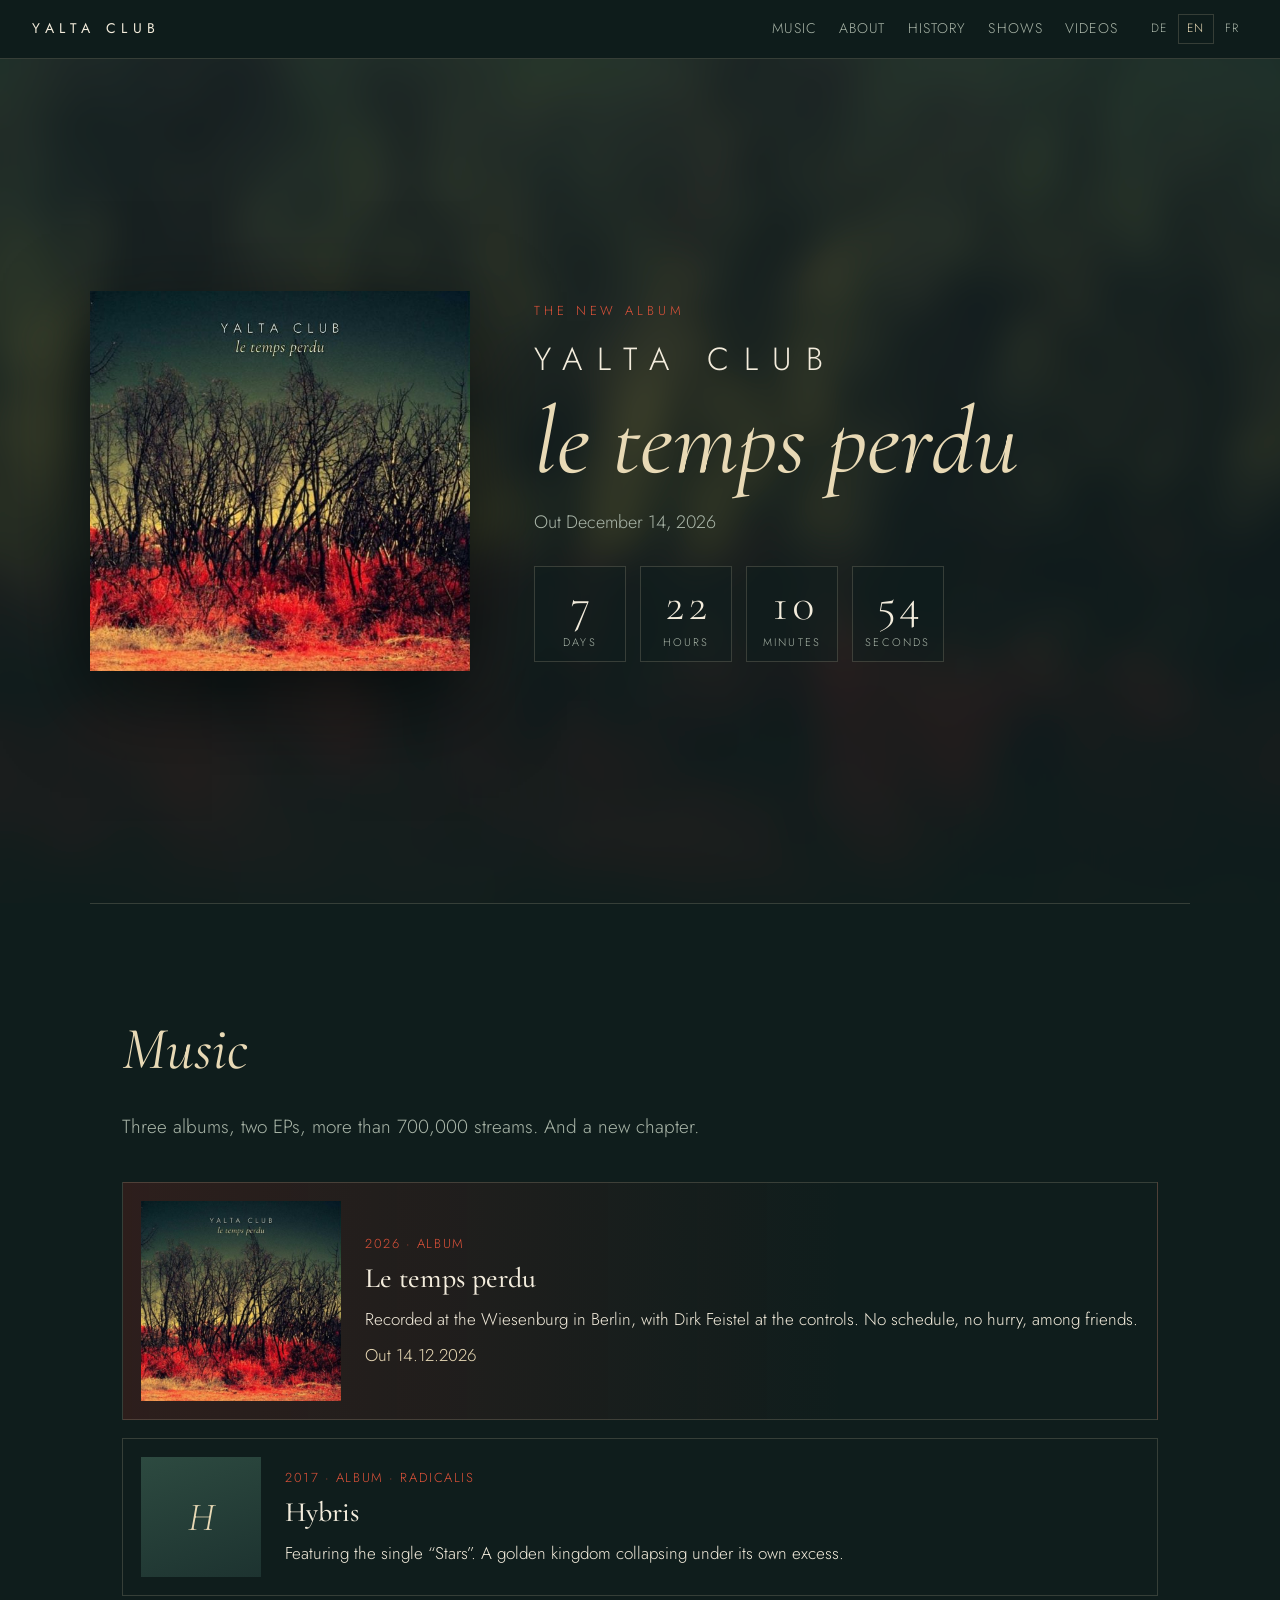
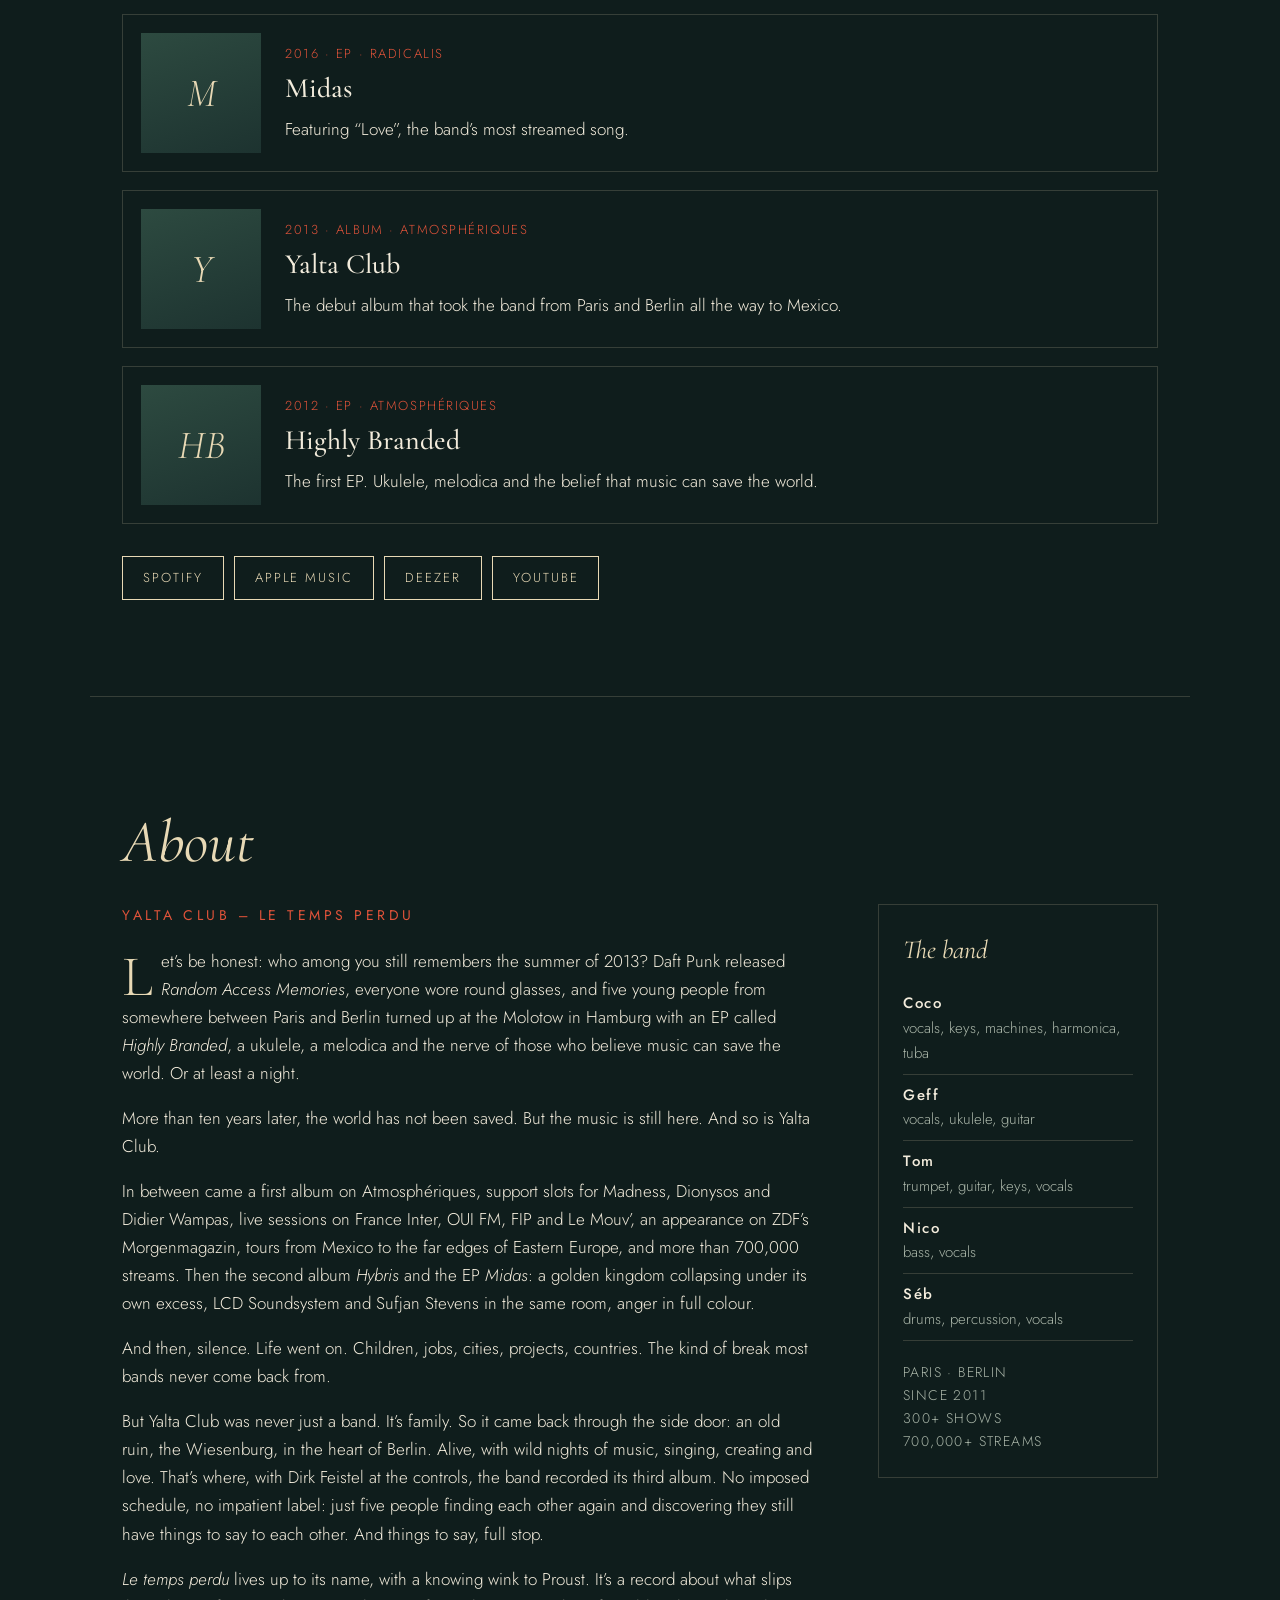
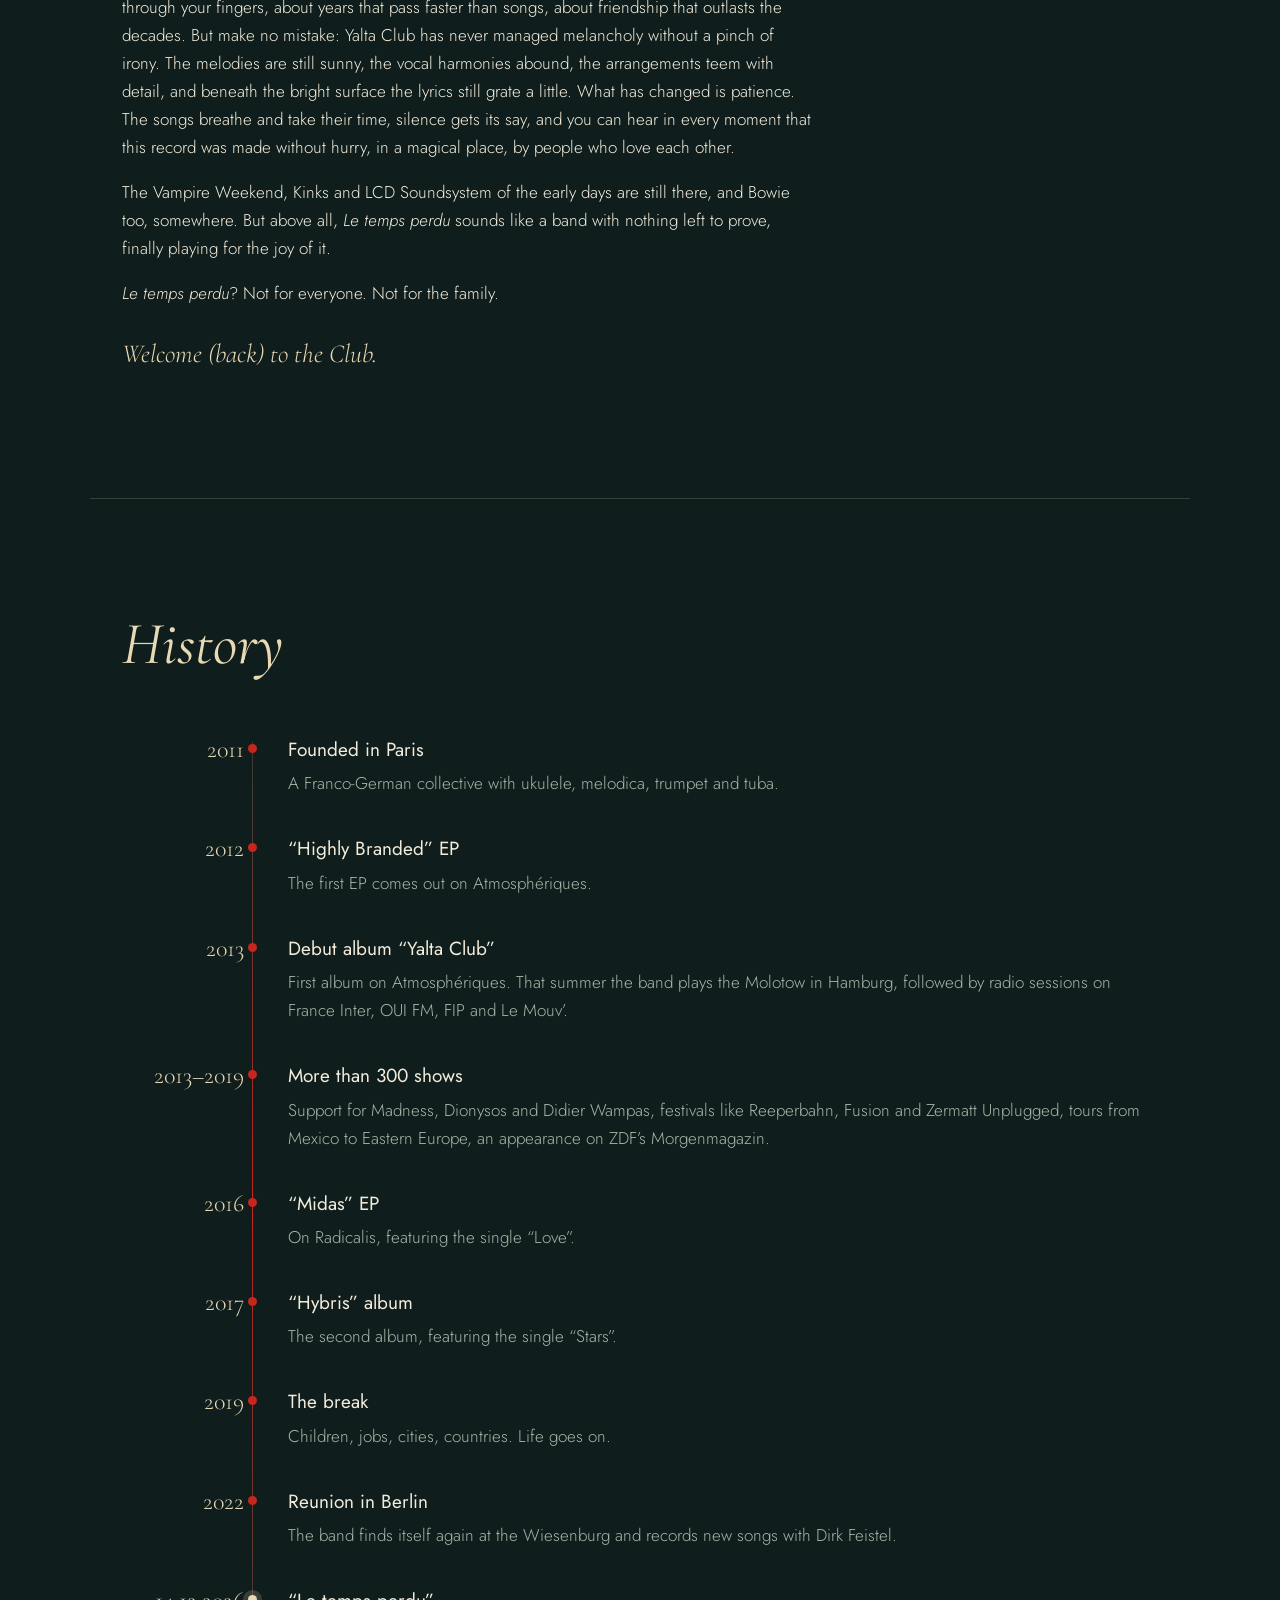
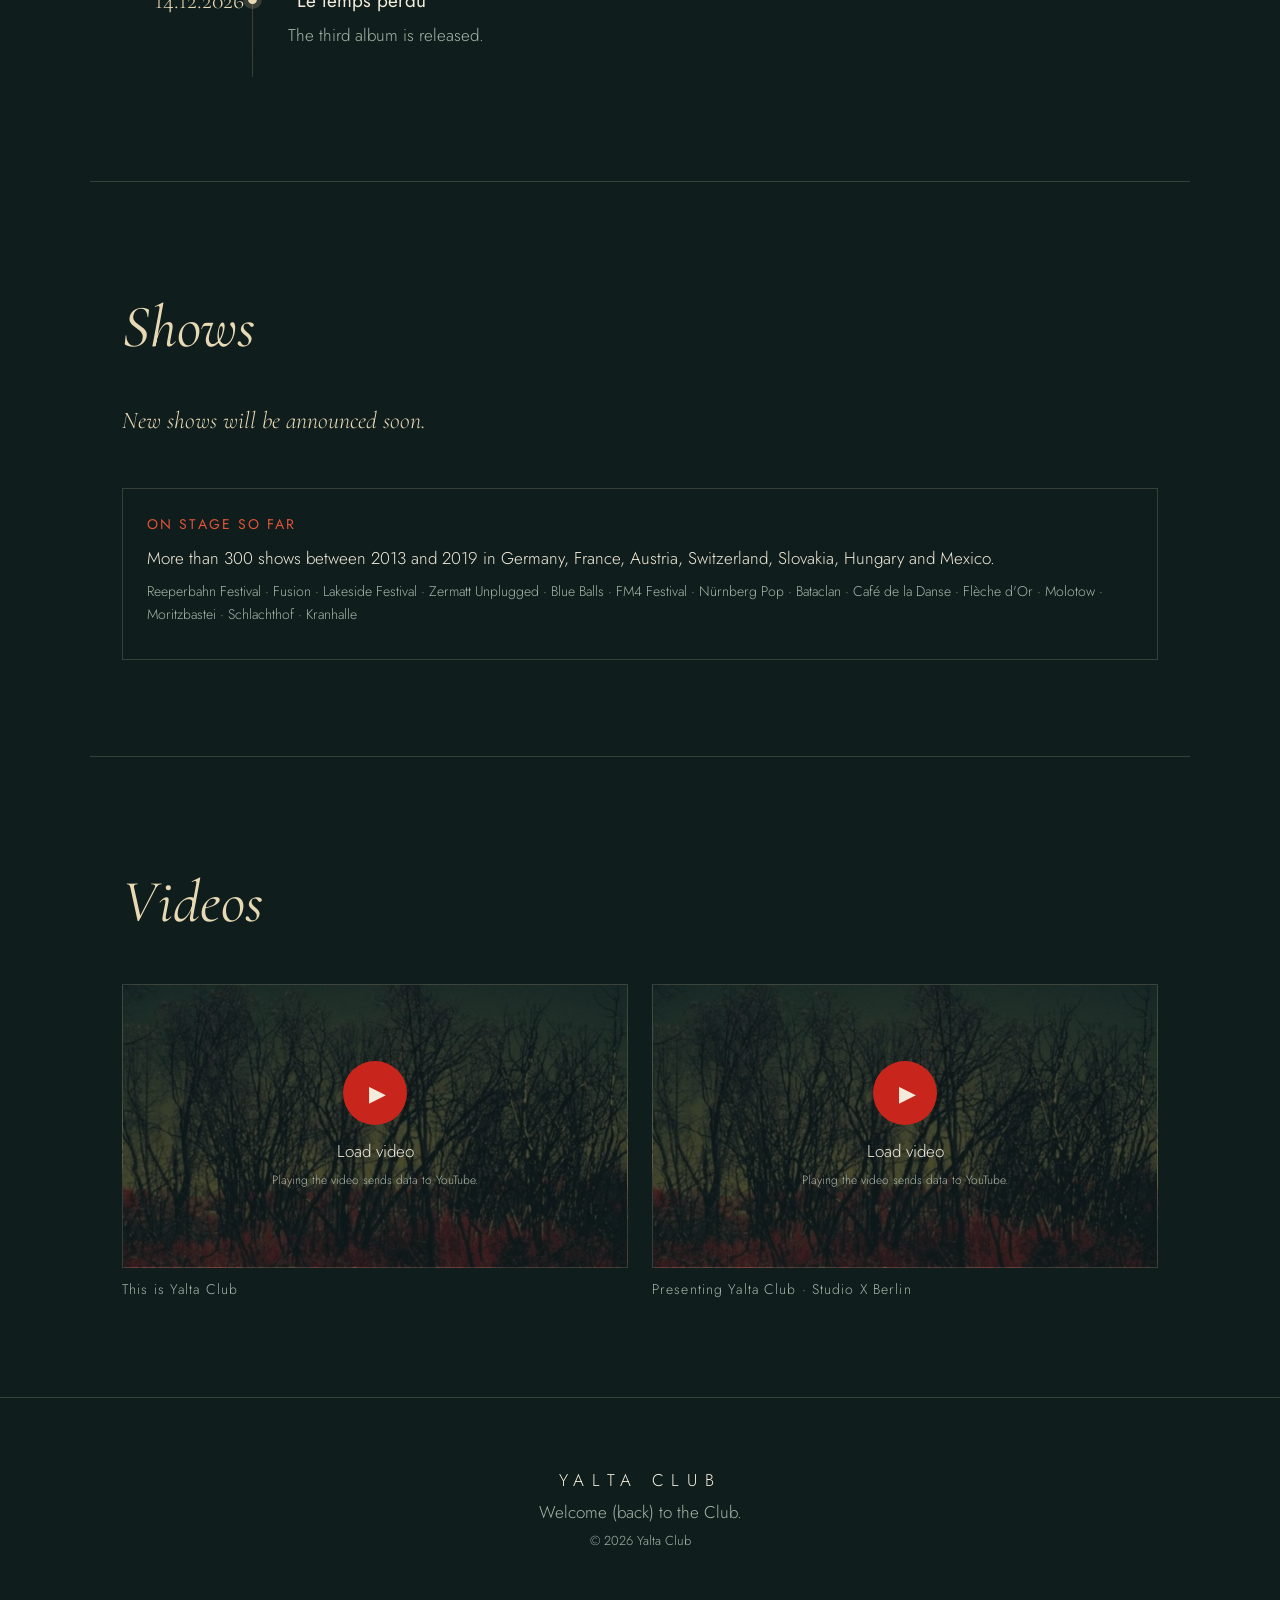
==== index.html @ d49f3477 "Add band website with album countdown in DE/EN/FR Co-Authored-By: Claude Opus 5.5 (1M context) <nore" ====
<!doctype html>
<html lang="de">
<head>
  <meta charset="utf-8">
  <meta name="viewport" content="width=device-width, initial-scale=1">
  <title>Yalta Club – Le temps perdu</title>
  <meta name="description" content="Yalta Club – Indie-Pop zwischen Paris und Berlin. Das dritte Album „Le temps perdu“ erscheint am 14.12.2026.">
  <meta property="og:title" content="Yalta Club – Le temps perdu">
  <meta property="og:description" content="Le temps perdu – 14.12.2026">
  <meta property="og:image" content="assets/le-temps-perdu.jpg">
  <link rel="icon" href="assets/favicon.png">
  <link rel="preconnect" href="https://fonts.googleapis.com">
  <link rel="preconnect" href="https://fonts.gstatic.com" crossorigin>
  <link href="https://fonts.googleapis.com/css2?family=Cormorant+Garamond:ital,wght@0,400;0,500;1,400;1,500&family=Jost:wght@300;400;500&display=swap" rel="stylesheet">
  <link rel="stylesheet" href="styles.css">
</head>
<body>

<header class="site-header">
  <a class="logo" href="#top">Yalta Club</a>
  <nav class="nav" aria-label="Hauptmenü">
    <a href="#musik" data-i18n="nav.music">Musik</a>
    <a href="#ueber-uns" data-i18n="nav.about">Über uns</a>
    <a href="#geschichte" data-i18n="nav.history">Geschichte</a>
    <a href="#termine" data-i18n="nav.dates">Termine</a>
    <a href="#videos" data-i18n="nav.videos">Videos</a>
  </nav>
  <div class="lang" role="group" aria-label="Sprache / Language / Langue">
    <button type="button" data-lang="de">DE</button>
    <button type="button" data-lang="en">EN</button>
    <button type="button" data-lang="fr">FR</button>
  </div>
</header>

<main id="top">

  <!-- Hero mit Countdown -->
  <section class="hero">
    <div class="hero-bg" aria-hidden="true"></div>
    <div class="hero-inner">
      <img class="hero-cover" src="assets/le-temps-perdu-600.jpg" srcset="assets/le-temps-perdu-600.jpg 600w, assets/le-temps-perdu.jpg 1200w" sizes="(max-width: 700px) 70vw, 380px" alt="Albumcover: Yalta Club – Le temps perdu" data-i18n-alt="hero.coverAlt">
      <div class="hero-text">
        <p class="eyebrow" data-i18n="hero.eyebrow">Das neue Album</p>
        <h1><span class="band">Yalta Club</span><span class="album">le temps perdu</span></h1>
        <p class="release" data-i18n="hero.release">Erscheint am 14. Dezember 2026</p>

        <div class="countdown" id="countdown" aria-live="polite">
          <div><span id="cd-days">--</span><small data-i18n="cd.days">Tage</small></div>
          <div><span id="cd-hours">--</span><small data-i18n="cd.hours">Stunden</small></div>
          <div><span id="cd-minutes">--</span><small data-i18n="cd.minutes">Minuten</small></div>
          <div><span id="cd-seconds">--</span><small data-i18n="cd.seconds">Sekunden</small></div>
        </div>
        <p class="released" id="released" hidden data-i18n="cd.released">Jetzt erhältlich. Willkommen (wieder) im Club.</p>
      </div>
    </div>
  </section>

  <!-- Musik -->
  <section id="musik" class="section">
    <h2 data-i18n="music.title">Musik</h2>
    <p class="lead" data-i18n="music.lead">Drei Alben, zwei EPs, über 700.000 Streams. Und ein neues Kapitel.</p>

    <div class="records">
      <article class="record record--new">
        <img src="assets/le-temps-perdu-600.jpg" alt="Le temps perdu" loading="lazy">
        <div>
          <p class="record-meta">2026 · <span data-i18n="music.album">Album</span></p>
          <h3>Le temps perdu</h3>
          <p data-i18n="music.ltp">Aufgenommen in der Wiesenburg in Berlin, mit Dirk Feistel an den Reglern. Ohne Zeitplan, ohne Eile, unter Freunden.</p>
          <p class="record-date" data-i18n="music.ltpDate">Ab 14.12.2026</p>
        </div>
      </article>
      <article class="record">
        <div class="record-ph" aria-hidden="true">H</div>
        <div>
          <p class="record-meta">2017 · <span data-i18n="music.album">Album</span> · Radicalis</p>
          <h3>Hybris</h3>
          <p data-i18n="music.hybris">Mit der Single „Stars“. Ein goldenes Königreich, das unter seiner eigenen Maßlosigkeit zusammenbricht.</p>
        </div>
      </article>
      <article class="record">
        <div class="record-ph" aria-hidden="true">M</div>
        <div>
          <p class="record-meta">2016 · EP · Radicalis</p>
          <h3>Midas</h3>
          <p data-i18n="music.midas">Mit der Single „Love“, dem meistgestreamten Song der Band.</p>
        </div>
      </article>
      <article class="record">
        <div class="record-ph" aria-hidden="true">Y</div>
        <div>
          <p class="record-meta">2013 · <span data-i18n="music.album">Album</span> · Atmosphériques</p>
          <h3>Yalta Club</h3>
          <p data-i18n="music.debut">Das Debütalbum, das die Band von Paris und Berlin bis nach Mexiko brachte.</p>
        </div>
      </article>
      <article class="record">
        <div class="record-ph" aria-hidden="true">HB</div>
        <div>
          <p class="record-meta">2012 · EP · Atmosphériques</p>
          <h3>Highly Branded</h3>
          <p data-i18n="music.hb">Die erste EP. Ukulele, Melodica und der Glaube, dass Musik die Welt retten kann.</p>
        </div>
      </article>
    </div>

    <div class="stream-links">
      <a class="btn" href="https://open.spotify.com/search/Yalta%20Club" target="_blank" rel="noopener">Spotify</a>
      <a class="btn" href="https://music.apple.com/search?term=Yalta%20Club" target="_blank" rel="noopener">Apple Music</a>
      <a class="btn" href="https://www.deezer.com/search/Yalta%20Club" target="_blank" rel="noopener">Deezer</a>
      <a class="btn" href="https://www.youtube.com/results?search_query=Yalta+Club" target="_blank" rel="noopener">YouTube</a>
    </div>
  </section>

  <!-- Über uns -->
  <section id="ueber-uns" class="section section--about">
    <h2 data-i18n="about.title">Über uns</h2>
    <div class="about-grid">
      <div class="bio" id="bio"></div>
      <aside class="members">
        <h3 data-i18n="about.members">Die Band</h3>
        <ul>
          <li><strong>Coco</strong> <span data-i18n="m.coco">Gesang, Keys, Maschinen, Mundharmonika, Tuba</span></li>
          <li><strong>Geff</strong> <span data-i18n="m.geff">Gesang, Ukulele, Gitarre</span></li>
          <li><strong>Tom</strong> <span data-i18n="m.tom">Trompete, Gitarre, Keys, Gesang</span></li>
          <li><strong>Nico</strong> <span data-i18n="m.nico">Bass, Gesang</span></li>
          <li><strong>Séb</strong> <span data-i18n="m.seb">Schlagzeug, Percussion, Gesang</span></li>
        </ul>
        <p class="facts" data-i18n="about.facts">Paris · Berlin<br>Seit 2011<br>300+ Konzerte<br>700.000+ Streams</p>
      </aside>
    </div>
  </section>

  <!-- Geschichte -->
  <section id="geschichte" class="section">
    <h2 data-i18n="history.title">Geschichte</h2>
    <ol class="timeline" id="timeline"></ol>
  </section>

  <!-- Termine -->
  <section id="termine" class="section">
    <h2 data-i18n="dates.title">Termine</h2>
    <ul class="dates" id="dates"></ul>
    <p class="dates-empty" id="dates-empty" hidden data-i18n="dates.empty">Neue Konzerttermine werden bald bekanntgegeben.</p>
    <div class="past">
      <h3 data-i18n="dates.pastTitle">Auf der Bühne bisher</h3>
      <p data-i18n="dates.past">Über 300 Konzerte zwischen 2013 und 2019 in Deutschland, Frankreich, Österreich, der Schweiz, der Slowakei, Ungarn und Mexiko.</p>
      <p class="tags">Reeperbahn Festival · Fusion · Lakeside Festival · Zermatt Unplugged · Blue Balls · FM4 Festival · Nürnberg Pop · Bataclan · Café de la Danse · Flèche d'Or · Molotow · Moritzbastei · Schlachthof · Kranhalle</p>
    </div>
  </section>

  <!-- Videos -->
  <section id="videos" class="section">
    <h2 data-i18n="videos.title">Videos</h2>
    <div class="videos">
      <figure class="video" data-yt="TW1B0Mh2kw8">
        <button type="button" class="video-consent">
          <span class="play" aria-hidden="true">▶</span>
          <span data-i18n="videos.load">Video laden</span>
          <small data-i18n="videos.note">Beim Abspielen werden Daten an YouTube übertragen.</small>
        </button>
        <figcaption>This is Yalta Club</figcaption>
      </figure>
      <figure class="video" data-yt="6mRu1vypNZs">
        <button type="button" class="video-consent">
          <span class="play" aria-hidden="true">▶</span>
          <span data-i18n="videos.load">Video laden</span>
          <small data-i18n="videos.note">Beim Abspielen werden Daten an YouTube übertragen.</small>
        </button>
        <figcaption>Presenting Yalta Club · Studio X Berlin</figcaption>
      </figure>
    </div>
  </section>

</main>

<footer class="site-footer">
  <p class="footer-band">Yalta Club</p>
  <p data-i18n="footer.welcome">Willkommen (wieder) im Club.</p>
  <p class="small">© <span id="year">2026</span> Yalta Club</p>
</footer>

<script src="i18n.js"></script>
<script src="script.js"></script>
</body>
</html>
---- styles.css ----
:root {
  /* Farben aus dem Albumcover */
  --night: #0f1d1c;
  --forest: #1d3330;
  --moss: #2d4a40;
  --ember: #c8261d;
  --ember-soft: #e0533a;
  --sand: #e8d9b5;
  --paper: #f3ecdc;
  --muted: #a9b5a8;
  --line: rgba(232, 217, 181, 0.18);
  --serif: "Cormorant Garamond", Georgia, serif;
  --sans: "Jost", "Helvetica Neue", Arial, sans-serif;
}

* { box-sizing: border-box; }

html { scroll-behavior: smooth; scroll-padding-top: 72px; }

body {
  margin: 0;
  background: var(--night);
  color: var(--paper);
  font-family: var(--sans);
  font-weight: 300;
  font-size: 17px;
  line-height: 1.65;
  -webkit-font-smoothing: antialiased;
}

img { max-width: 100%; display: block; }
a { color: var(--sand); }

/* Header */
.site-header {
  position: sticky;
  top: 0;
  z-index: 10;
  display: flex;
  align-items: center;
  gap: 24px;
  padding: 14px 32px;
  background: rgba(15, 29, 28, 0.88);
  backdrop-filter: blur(8px);
  border-bottom: 1px solid var(--line);
}
.logo {
  font-family: var(--sans);
  font-weight: 400;
  letter-spacing: 0.4em;
  text-transform: uppercase;
  text-decoration: none;
  color: var(--paper);
  font-size: 14px;
  white-space: nowrap;
}
.nav { display: flex; gap: 22px; margin-left: auto; }
.nav a {
  color: var(--muted);
  text-decoration: none;
  font-size: 14px;
  letter-spacing: 0.08em;
  text-transform: uppercase;
}
.nav a:hover { color: var(--sand); }
.lang { display: flex; gap: 2px; }
.lang button {
  font: inherit;
  font-size: 12px;
  letter-spacing: 0.1em;
  background: none;
  color: var(--muted);
  border: 1px solid transparent;
  padding: 4px 8px;
  cursor: pointer;
}
.lang button[aria-pressed="true"] { color: var(--sand); border-color: var(--line); }

/* Hero */
.hero {
  position: relative;
  min-height: calc(100vh - 56px);
  display: flex;
  align-items: center;
  overflow: hidden;
  padding: 64px 32px;
}
.hero-bg {
  position: absolute;
  inset: 0;
  background:
    linear-gradient(180deg, rgba(15,29,28,0.55) 0%, rgba(15,29,28,0.85) 70%, var(--night) 100%),
    url("assets/le-temps-perdu.jpg") center 70% / cover no-repeat;
  filter: blur(18px) saturate(1.1);
  transform: scale(1.12);
}
.hero-inner {
  position: relative;
  display: flex;
  align-items: center;
  gap: 64px;
  max-width: 1100px;
  margin: 0 auto;
  width: 100%;
}
.hero-cover {
  width: 380px;
  aspect-ratio: 1;
  box-shadow: 0 30px 80px rgba(0, 0, 0, 0.55);
}
.eyebrow {
  text-transform: uppercase;
  letter-spacing: 0.3em;
  font-size: 13px;
  color: var(--ember-soft);
  margin: 0 0 12px;
}
h1 { margin: 0; font-weight: 400; }
h1 .band {
  display: block;
  font-family: var(--sans);
  font-weight: 300;
  letter-spacing: 0.45em;
  text-transform: uppercase;
  font-size: clamp(22px, 3vw, 32px);
}
h1 .album {
  display: block;
  font-family: var(--serif);
  font-style: italic;
  color: var(--sand);
  font-size: clamp(52px, 8vw, 96px);
  line-height: 1;
  margin-top: 8px;
}
.release { font-size: 18px; color: var(--muted); margin: 18px 0 28px; }

.countdown { display: flex; gap: 14px; flex-wrap: wrap; }
.countdown div {
  min-width: 92px;
  padding: 14px 12px 10px;
  text-align: center;
  border: 1px solid var(--line);
  background: rgba(15, 29, 28, 0.5);
}
.countdown span {
  display: block;
  font-family: var(--serif);
  font-size: 46px;
  line-height: 1;
  color: var(--paper);
  font-variant-numeric: tabular-nums;
}
.countdown small {
  display: block;
  margin-top: 6px;
  font-size: 11px;
  letter-spacing: 0.2em;
  text-transform: uppercase;
  color: var(--muted);
}
.released { font-family: var(--serif); font-style: italic; font-size: 28px; color: var(--sand); }

/* Sections */
.section {
  max-width: 1100px;
  margin: 0 auto;
  padding: 96px 32px;
  border-top: 1px solid var(--line);
}
.section h2 {
  font-family: var(--serif);
  font-style: italic;
  font-weight: 400;
  font-size: clamp(40px, 5vw, 60px);
  color: var(--sand);
  margin: 0 0 12px;
}
.lead { color: var(--muted); font-size: 19px; margin: 0 0 40px; }

/* Musik */
.records { display: grid; gap: 18px; }
.record {
  display: grid;
  grid-template-columns: 120px 1fr;
  gap: 24px;
  align-items: center;
  padding: 18px;
  border: 1px solid var(--line);
}
.record h3 { font-family: var(--serif); font-weight: 500; font-size: 28px; margin: 0 0 4px; }
.record p { margin: 0; }
.record-meta { font-size: 13px; letter-spacing: 0.12em; text-transform: uppercase; color: var(--ember-soft); }
.record-date { margin-top: 8px !important; color: var(--sand); }
.record--new { grid-template-columns: 200px 1fr; background: linear-gradient(90deg, rgba(200,38,29,0.16), transparent 70%); }
.record-ph {
  aspect-ratio: 1;
  display: grid;
  place-items: center;
  font-family: var(--serif);
  font-style: italic;
  font-size: 40px;
  color: var(--sand);
  background: linear-gradient(160deg, var(--moss), var(--forest));
}
.stream-links { display: flex; flex-wrap: wrap; gap: 10px; margin-top: 32px; }
.btn {
  display: inline-block;
  padding: 10px 20px;
  border: 1px solid var(--sand);
  color: var(--sand);
  text-decoration: none;
  font-size: 13px;
  letter-spacing: 0.15em;
  text-transform: uppercase;
  transition: background 0.2s, color 0.2s;
}
.btn:hover { background: var(--sand); color: var(--night); }
.btn--small { padding: 6px 14px; font-size: 12px; }

/* Über uns */
.about-grid { display: grid; grid-template-columns: 1fr 280px; gap: 64px; align-items: start; }
.bio h3 {
  font-family: var(--sans);
  font-weight: 400;
  letter-spacing: 0.25em;
  text-transform: uppercase;
  font-size: 14px;
  color: var(--ember-soft);
  margin: 0 0 20px;
}
.bio p:first-of-type::first-letter {
  font-family: var(--serif);
  font-size: 3.4em;
  float: left;
  line-height: 0.85;
  padding: 6px 8px 0 0;
  color: var(--sand);
}
.bio-end { font-family: var(--serif); font-style: italic; font-size: 26px; color: var(--sand); }
.members { position: sticky; top: 96px; padding: 24px; border: 1px solid var(--line); }
.members h3 { font-family: var(--serif); font-style: italic; font-weight: 400; font-size: 26px; margin: 0 0 12px; color: var(--sand); }
.members ul { list-style: none; padding: 0; margin: 0 0 20px; }
.members li { padding: 8px 0; border-bottom: 1px solid var(--line); font-size: 15px; }
.members li strong { display: block; font-weight: 500; letter-spacing: 0.1em; }
.members li span { color: var(--muted); }
.facts { font-size: 14px; letter-spacing: 0.1em; text-transform: uppercase; color: var(--muted); margin: 0; }

/* Geschichte */
.timeline { list-style: none; margin: 40px 0 0; padding: 0; position: relative; }
.timeline::before {
  content: "";
  position: absolute;
  left: 130px;
  top: 8px;
  bottom: 8px;
  width: 1px;
  background: linear-gradient(var(--line), var(--ember), var(--line));
}
.timeline li { display: grid; grid-template-columns: 130px 1fr; gap: 36px; padding: 0 0 36px; position: relative; }
.timeline li::before {
  content: "";
  position: absolute;
  left: 126px;
  top: 10px;
  width: 9px;
  height: 9px;
  border-radius: 50%;
  background: var(--ember);
}
.timeline li:last-child::before { background: var(--sand); box-shadow: 0 0 0 5px rgba(232,217,181,0.18); }
.tl-year { font-family: var(--serif); font-size: 24px; color: var(--sand); text-align: right; padding-right: 8px; line-height: 1.3; }
.timeline h3 { margin: 0 0 4px; font-weight: 400; font-size: 19px; }
.timeline p { margin: 0; color: var(--muted); }

/* Termine */
.dates { list-style: none; padding: 0; margin: 24px 0 0; }
.dates li {
  display: grid;
  grid-template-columns: 160px 1fr 1fr auto;
  gap: 16px;
  align-items: center;
  padding: 16px 0;
  border-bottom: 1px solid var(--line);
}
.date { font-family: var(--serif); font-size: 22px; color: var(--sand); }
.city { text-transform: uppercase; letter-spacing: 0.12em; }
.venue { color: var(--muted); }
.dates-empty { font-family: var(--serif); font-style: italic; font-size: 24px; color: var(--sand); margin: 24px 0 0; }
.past { margin-top: 48px; padding: 24px; border: 1px solid var(--line); }
.past h3 { margin: 0 0 8px; font-weight: 400; letter-spacing: 0.15em; text-transform: uppercase; font-size: 14px; color: var(--ember-soft); }
.past p { margin: 0 0 8px; }
.tags { color: var(--muted); font-size: 14px; }

/* Videos */
.videos { display: grid; grid-template-columns: repeat(2, 1fr); gap: 24px; margin-top: 32px; }
.video { margin: 0; }
.video iframe, .video-consent { width: 100%; aspect-ratio: 16 / 9; border: 0; display: block; }
.video-consent {
  font: inherit;
  color: var(--paper);
  cursor: pointer;
  display: flex;
  flex-direction: column;
  align-items: center;
  justify-content: center;
  gap: 6px;
  background:
    linear-gradient(rgba(15,29,28,0.65), rgba(15,29,28,0.8)),
    url("assets/le-temps-perdu-600.jpg") center / cover;
  border: 1px solid var(--line);
}
.video-consent .play {
  width: 64px;
  height: 64px;
  border-radius: 50%;
  display: grid;
  place-items: center;
  background: var(--ember);
  font-size: 22px;
  padding-left: 4px;
  margin-bottom: 6px;
  transition: transform 0.2s;
}
.video-consent:hover .play { transform: scale(1.08); }
.video-consent small { color: var(--muted); font-size: 12px; }
.video figcaption { margin-top: 10px; font-size: 14px; letter-spacing: 0.08em; color: var(--muted); }

/* Footer */
.site-footer { text-align: center; padding: 64px 32px; border-top: 1px solid var(--line); color: var(--muted); }
.footer-band { letter-spacing: 0.45em; text-transform: uppercase; color: var(--paper); margin: 0 0 6px; }
.site-footer p { margin: 4px 0; }
.small { font-size: 13px; }

/* Mobil */
@media (max-width: 860px) {
  .site-header { flex-wrap: wrap; padding: 12px 16px; gap: 8px 16px; }
  .nav { order: 3; width: 100%; margin: 0; gap: 16px; overflow-x: auto; }
  .nav a { white-space: nowrap; }
  .lang { margin-left: auto; }
  .hero { padding: 40px 16px 64px; min-height: auto; }
  .hero-inner { flex-direction: column; gap: 32px; text-align: center; }
  .hero-cover { width: min(70vw, 340px); }
  .countdown { justify-content: center; gap: 8px; }
  .countdown div { min-width: 70px; padding: 10px 6px 8px; }
  .countdown span { font-size: 34px; }
  .section { padding: 64px 16px; }
  .about-grid { grid-template-columns: 1fr; gap: 32px; }
  .members { position: static; }
  .record, .record--new { grid-template-columns: 84px 1fr; gap: 16px; padding: 14px; }
  .record h3 { font-size: 22px; }
  .timeline::before { left: 6px; }
  .timeline li { grid-template-columns: 1fr; gap: 4px; padding-left: 32px; }
  .timeline li::before { left: 2px; }
  .tl-year { text-align: left; font-size: 20px; }
  .dates li { grid-template-columns: 1fr; gap: 4px; }
  .videos { grid-template-columns: 1fr; }
}
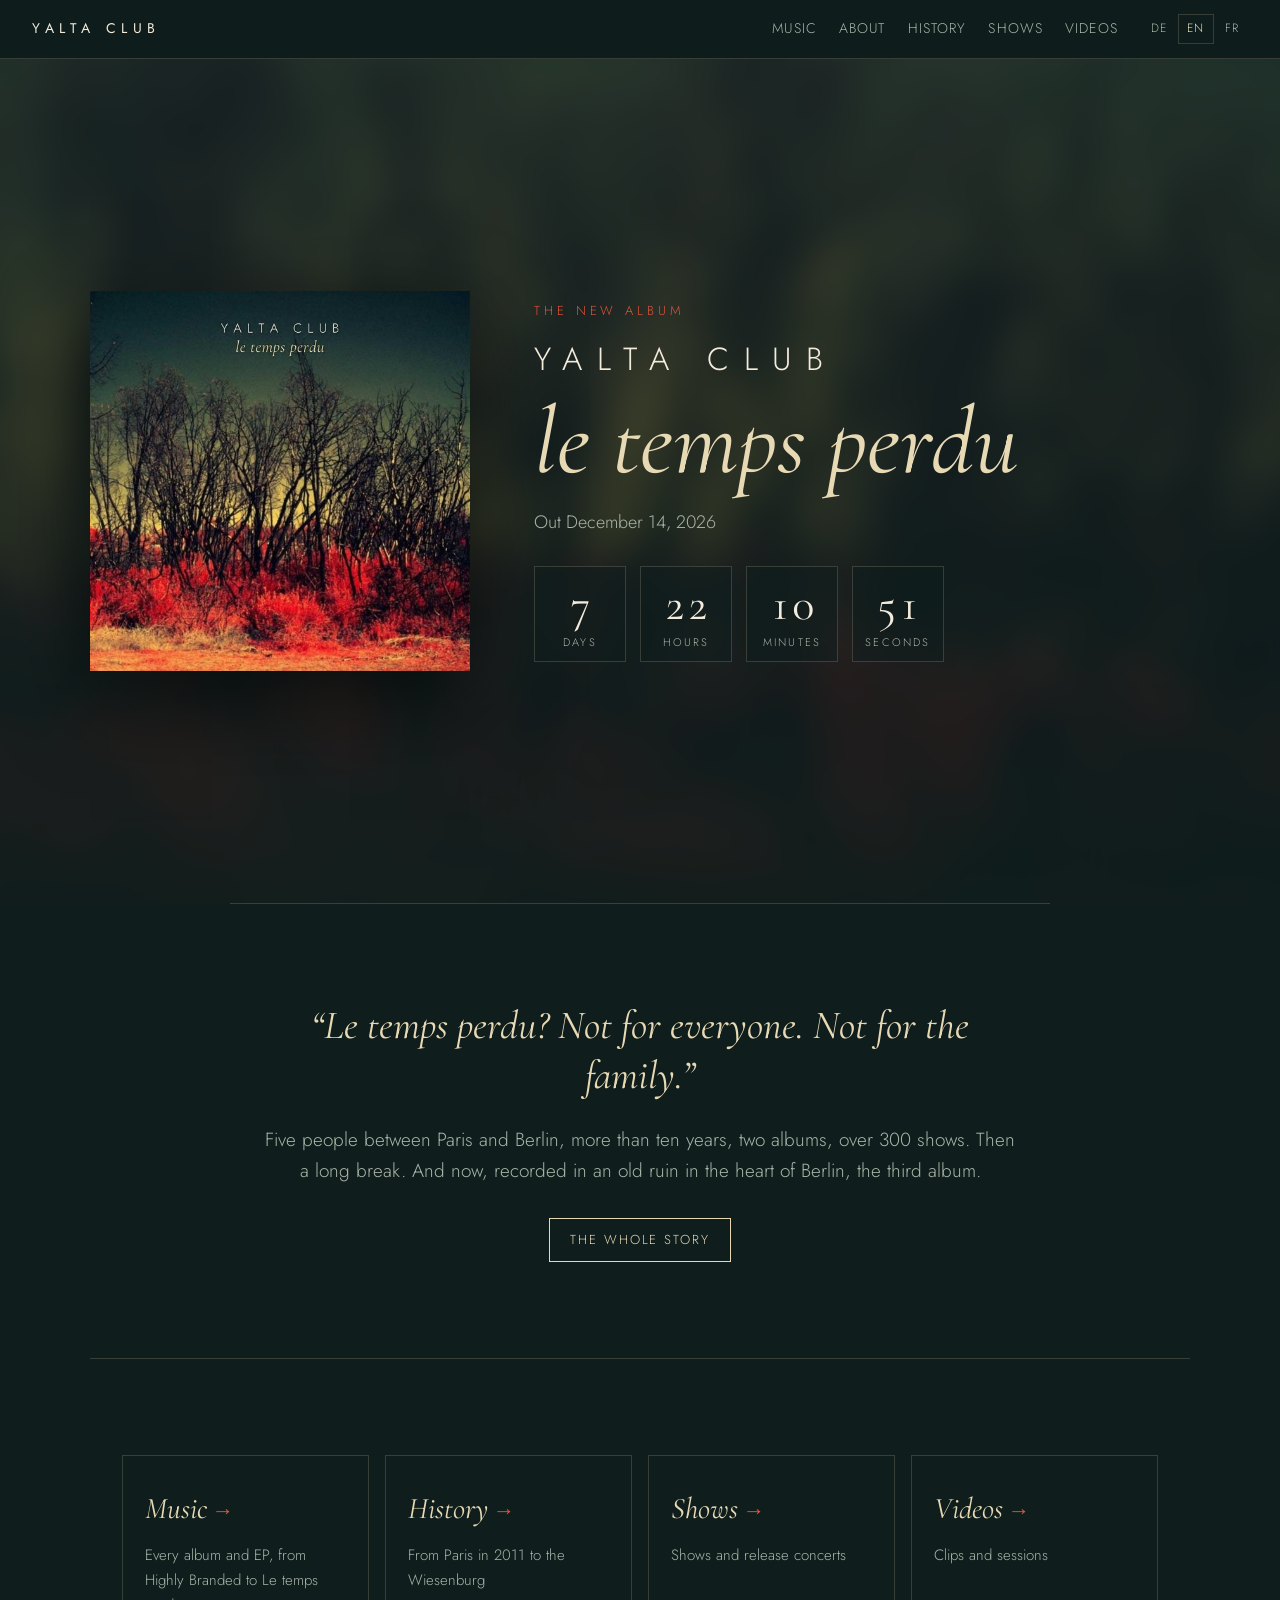
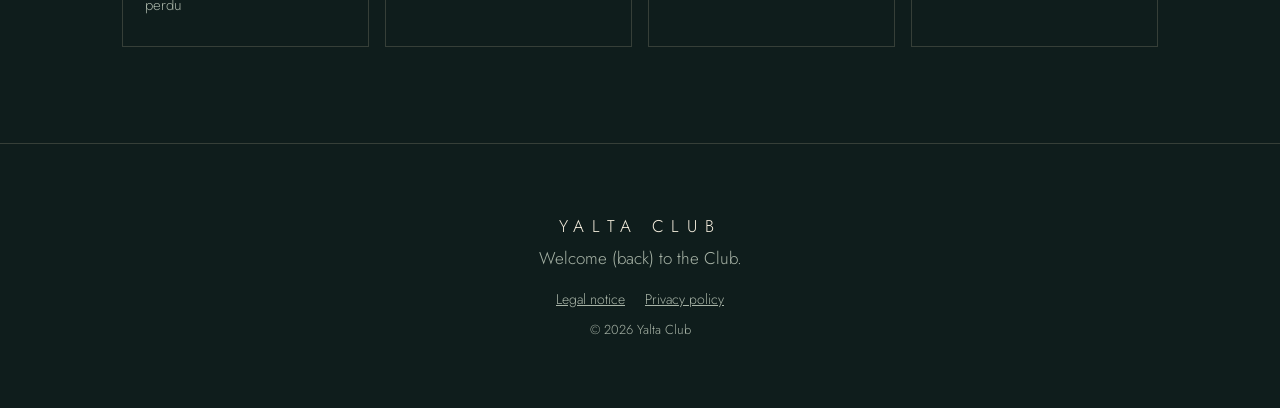
==== commit 1445c690: "Split site into separate pages, add Impressum and Datenschutz, self-host fonts Co-Authored-By: Claud" ====
--- a/index.html
+++ b/index.html
@@ -9,32 +9,14 @@
   <meta property="og:description" content="Le temps perdu – 14.12.2026">
   <meta property="og:image" content="assets/le-temps-perdu.jpg">
   <link rel="icon" href="assets/favicon.png">
-  <link rel="preconnect" href="https://fonts.googleapis.com">
-  <link rel="preconnect" href="https://fonts.gstatic.com" crossorigin>
-  <link href="https://fonts.googleapis.com/css2?family=Cormorant+Garamond:ital,wght@0,400;0,500;1,400;1,500&family=Jost:wght@300;400;500&display=swap" rel="stylesheet">
+  <link rel="stylesheet" href="fonts.css">
   <link rel="stylesheet" href="styles.css">
 </head>
-<body>
+<body data-page="index">
 
-<header class="site-header">
-  <a class="logo" href="#top">Yalta Club</a>
-  <nav class="nav" aria-label="Hauptmenü">
-    <a href="#musik" data-i18n="nav.music">Musik</a>
-    <a href="#ueber-uns" data-i18n="nav.about">Über uns</a>
-    <a href="#geschichte" data-i18n="nav.history">Geschichte</a>
-    <a href="#termine" data-i18n="nav.dates">Termine</a>
-    <a href="#videos" data-i18n="nav.videos">Videos</a>
-  </nav>
-  <div class="lang" role="group" aria-label="Sprache / Language / Langue">
-    <button type="button" data-lang="de">DE</button>
-    <button type="button" data-lang="en">EN</button>
-    <button type="button" data-lang="fr">FR</button>
-  </div>
-</header>
+<div id="site-header"></div>
 
-<main id="top">
-
-  <!-- Hero mit Countdown -->
+<main>
   <section class="hero">
     <div class="hero-bg" aria-hidden="true"></div>
     <div class="hero-inner">
@@ -43,7 +25,6 @@
         <p class="eyebrow" data-i18n="hero.eyebrow">Das neue Album</p>
         <h1><span class="band">Yalta Club</span><span class="album">le temps perdu</span></h1>
         <p class="release" data-i18n="hero.release">Erscheint am 14. Dezember 2026</p>
-
         <div class="countdown" id="countdown" aria-live="polite">
           <div><span id="cd-days">--</span><small data-i18n="cd.days">Tage</small></div>
           <div><span id="cd-hours">--</span><small data-i18n="cd.hours">Stunden</small></div>
@@ -55,130 +36,33 @@
     </div>
   </section>
 
-  <!-- Musik -->
-  <section id="musik" class="section">
-    <h2 data-i18n="music.title">Musik</h2>
-    <p class="lead" data-i18n="music.lead">Drei Alben, zwei EPs, über 700.000 Streams. Und ein neues Kapitel.</p>
-
-    <div class="records">
-      <article class="record record--new">
-        <img src="assets/le-temps-perdu-600.jpg" alt="Le temps perdu" loading="lazy">
-        <div>
-          <p class="record-meta">2026 · <span data-i18n="music.album">Album</span></p>
-          <h3>Le temps perdu</h3>
-          <p data-i18n="music.ltp">Aufgenommen in der Wiesenburg in Berlin, mit Dirk Feistel an den Reglern. Ohne Zeitplan, ohne Eile, unter Freunden.</p>
-          <p class="record-date" data-i18n="music.ltpDate">Ab 14.12.2026</p>
-        </div>
-      </article>
-      <article class="record">
-        <div class="record-ph" aria-hidden="true">H</div>
-        <div>
-          <p class="record-meta">2017 · <span data-i18n="music.album">Album</span> · Radicalis</p>
-          <h3>Hybris</h3>
-          <p data-i18n="music.hybris">Mit der Single „Stars“. Ein goldenes Königreich, das unter seiner eigenen Maßlosigkeit zusammenbricht.</p>
-        </div>
-      </article>
-      <article class="record">
-        <div class="record-ph" aria-hidden="true">M</div>
-        <div>
-          <p class="record-meta">2016 · EP · Radicalis</p>
-          <h3>Midas</h3>
-          <p data-i18n="music.midas">Mit der Single „Love“, dem meistgestreamten Song der Band.</p>
-        </div>
-      </article>
-      <article class="record">
-        <div class="record-ph" aria-hidden="true">Y</div>
-        <div>
-          <p class="record-meta">2013 · <span data-i18n="music.album">Album</span> · Atmosphériques</p>
-          <h3>Yalta Club</h3>
-          <p data-i18n="music.debut">Das Debütalbum, das die Band von Paris und Berlin bis nach Mexiko brachte.</p>
-        </div>
-      </article>
-      <article class="record">
-        <div class="record-ph" aria-hidden="true">HB</div>
-        <div>
-          <p class="record-meta">2012 · EP · Atmosphériques</p>
-          <h3>Highly Branded</h3>
-          <p data-i18n="music.hb">Die erste EP. Ukulele, Melodica und der Glaube, dass Musik die Welt retten kann.</p>
-        </div>
-      </article>
-    </div>
-
-    <div class="stream-links">
-      <a class="btn" href="https://open.spotify.com/search/Yalta%20Club" target="_blank" rel="noopener">Spotify</a>
-      <a class="btn" href="https://music.apple.com/search?term=Yalta%20Club" target="_blank" rel="noopener">Apple Music</a>
-      <a class="btn" href="https://www.deezer.com/search/Yalta%20Club" target="_blank" rel="noopener">Deezer</a>
-      <a class="btn" href="https://www.youtube.com/results?search_query=Yalta+Club" target="_blank" rel="noopener">YouTube</a>
-    </div>
+  <section class="section intro">
+    <p class="intro-quote" data-i18n="home.quote"></p>
+    <p class="intro-text" data-i18n="home.intro"></p>
+    <a class="btn" href="ueber-uns.html" data-nav data-i18n="home.more"></a>
   </section>
 
-  <!-- Über uns -->
-  <section id="ueber-uns" class="section section--about">
-    <h2 data-i18n="about.title">Über uns</h2>
-    <div class="about-grid">
-      <div class="bio" id="bio"></div>
-      <aside class="members">
-        <h3 data-i18n="about.members">Die Band</h3>
-        <ul>
-          <li><strong>Coco</strong> <span data-i18n="m.coco">Gesang, Keys, Maschinen, Mundharmonika, Tuba</span></li>
-          <li><strong>Geff</strong> <span data-i18n="m.geff">Gesang, Ukulele, Gitarre</span></li>
-          <li><strong>Tom</strong> <span data-i18n="m.tom">Trompete, Gitarre, Keys, Gesang</span></li>
-          <li><strong>Nico</strong> <span data-i18n="m.nico">Bass, Gesang</span></li>
-          <li><strong>Séb</strong> <span data-i18n="m.seb">Schlagzeug, Percussion, Gesang</span></li>
-        </ul>
-        <p class="facts" data-i18n="about.facts">Paris · Berlin<br>Seit 2011<br>300+ Konzerte<br>700.000+ Streams</p>
-      </aside>
-    </div>
+  <section class="section teasers">
+    <a class="teaser" href="musik.html" data-nav>
+      <span class="teaser-label" data-i18n="nav.music"></span>
+      <span class="teaser-text" data-i18n="home.tMusic"></span>
+    </a>
+    <a class="teaser" href="geschichte.html" data-nav>
+      <span class="teaser-label" data-i18n="nav.history"></span>
+      <span class="teaser-text" data-i18n="home.tHistory"></span>
+    </a>
+    <a class="teaser" href="termine.html" data-nav>
+      <span class="teaser-label" data-i18n="nav.dates"></span>
+      <span class="teaser-text" data-i18n="home.tDates"></span>
+    </a>
+    <a class="teaser" href="videos.html" data-nav>
+      <span class="teaser-label" data-i18n="nav.videos"></span>
+      <span class="teaser-text" data-i18n="home.tVideos"></span>
+    </a>
   </section>
-
-  <!-- Geschichte -->
-  <section id="geschichte" class="section">
-    <h2 data-i18n="history.title">Geschichte</h2>
-    <ol class="timeline" id="timeline"></ol>
-  </section>
-
-  <!-- Termine -->
-  <section id="termine" class="section">
-    <h2 data-i18n="dates.title">Termine</h2>
-    <ul class="dates" id="dates"></ul>
-    <p class="dates-empty" id="dates-empty" hidden data-i18n="dates.empty">Neue Konzerttermine werden bald bekanntgegeben.</p>
-    <div class="past">
-      <h3 data-i18n="dates.pastTitle">Auf der Bühne bisher</h3>
-      <p data-i18n="dates.past">Über 300 Konzerte zwischen 2013 und 2019 in Deutschland, Frankreich, Österreich, der Schweiz, der Slowakei, Ungarn und Mexiko.</p>
-      <p class="tags">Reeperbahn Festival · Fusion · Lakeside Festival · Zermatt Unplugged · Blue Balls · FM4 Festival · Nürnberg Pop · Bataclan · Café de la Danse · Flèche d'Or · Molotow · Moritzbastei · Schlachthof · Kranhalle</p>
-    </div>
-  </section>
-
-  <!-- Videos -->
-  <section id="videos" class="section">
-    <h2 data-i18n="videos.title">Videos</h2>
-    <div class="videos">
-      <figure class="video" data-yt="TW1B0Mh2kw8">
-        <button type="button" class="video-consent">
-          <span class="play" aria-hidden="true">▶</span>
-          <span data-i18n="videos.load">Video laden</span>
-          <small data-i18n="videos.note">Beim Abspielen werden Daten an YouTube übertragen.</small>
-        </button>
-        <figcaption>This is Yalta Club</figcaption>
-      </figure>
-      <figure class="video" data-yt="6mRu1vypNZs">
-        <button type="button" class="video-consent">
-          <span class="play" aria-hidden="true">▶</span>
-          <span data-i18n="videos.load">Video laden</span>
-          <small data-i18n="videos.note">Beim Abspielen werden Daten an YouTube übertragen.</small>
-        </button>
-        <figcaption>Presenting Yalta Club · Studio X Berlin</figcaption>
-      </figure>
-    </div>
-  </section>
-
 </main>
 
-<footer class="site-footer">
-  <p class="footer-band">Yalta Club</p>
-  <p data-i18n="footer.welcome">Willkommen (wieder) im Club.</p>
-  <p class="small">© <span id="year">2026</span> Yalta Club</p>
-</footer>
+<div id="site-footer"></div>
 
 <script src="i18n.js"></script>
 <script src="script.js"></script>
--- a/fonts.css
+++ b/fonts.css
@@ -0,0 +1,127 @@
+/* Schriften lokal eingebunden (Cormorant Garamond, Jost – SIL Open Font License) */
+/* latin-ext */
+@font-face {
+  font-family: 'Cormorant Garamond';
+  font-style: italic;
+  font-weight: 400;
+  font-display: swap;
+  src: url(assets/fonts/cormorant-garamond-italic-latin-ext.woff2) format('woff2');
+  unicode-range: U+0100-02BA, U+02BD-02C5, U+02C7-02CC, U+02CE-02D7, U+02DD-02FF, U+0304, U+0308, U+0329, U+1D00-1DBF, U+1E00-1E9F, U+1EF2-1EFF, U+2020, U+20A0-20AB, U+20AD-20C4, U+2113, U+2C60-2C7F, U+A720-A7FF;
+}
+/* latin */
+@font-face {
+  font-family: 'Cormorant Garamond';
+  font-style: italic;
+  font-weight: 400;
+  font-display: swap;
+  src: url(assets/fonts/cormorant-garamond-italic-latin.woff2) format('woff2');
+  unicode-range: U+0000-00FF, U+0131, U+0152-0153, U+02BB-02BC, U+02C6, U+02DA, U+02DC, U+0304, U+0308, U+0329, U+2000-206F, U+20AC, U+2122, U+2191, U+2193, U+2212, U+2215, U+FEFF, U+FFFD;
+}
+/* latin-ext */
+@font-face {
+  font-family: 'Cormorant Garamond';
+  font-style: italic;
+  font-weight: 500;
+  font-display: swap;
+  src: url(assets/fonts/cormorant-garamond-italic-latin-ext.woff2) format('woff2');
+  unicode-range: U+0100-02BA, U+02BD-02C5, U+02C7-02CC, U+02CE-02D7, U+02DD-02FF, U+0304, U+0308, U+0329, U+1D00-1DBF, U+1E00-1E9F, U+1EF2-1EFF, U+2020, U+20A0-20AB, U+20AD-20C4, U+2113, U+2C60-2C7F, U+A720-A7FF;
+}
+/* latin */
+@font-face {
+  font-family: 'Cormorant Garamond';
+  font-style: italic;
+  font-weight: 500;
+  font-display: swap;
+  src: url(assets/fonts/cormorant-garamond-italic-latin.woff2) format('woff2');
+  unicode-range: U+0000-00FF, U+0131, U+0152-0153, U+02BB-02BC, U+02C6, U+02DA, U+02DC, U+0304, U+0308, U+0329, U+2000-206F, U+20AC, U+2122, U+2191, U+2193, U+2212, U+2215, U+FEFF, U+FFFD;
+}
+/* latin-ext */
+@font-face {
+  font-family: 'Cormorant Garamond';
+  font-style: normal;
+  font-weight: 400;
+  font-display: swap;
+  src: url(assets/fonts/cormorant-garamond-normal-latin-ext.woff2) format('woff2');
+  unicode-range: U+0100-02BA, U+02BD-02C5, U+02C7-02CC, U+02CE-02D7, U+02DD-02FF, U+0304, U+0308, U+0329, U+1D00-1DBF, U+1E00-1E9F, U+1EF2-1EFF, U+2020, U+20A0-20AB, U+20AD-20C4, U+2113, U+2C60-2C7F, U+A720-A7FF;
+}
+/* latin */
+@font-face {
+  font-family: 'Cormorant Garamond';
+  font-style: normal;
+  font-weight: 400;
+  font-display: swap;
+  src: url(assets/fonts/cormorant-garamond-normal-latin.woff2) format('woff2');
+  unicode-range: U+0000-00FF, U+0131, U+0152-0153, U+02BB-02BC, U+02C6, U+02DA, U+02DC, U+0304, U+0308, U+0329, U+2000-206F, U+20AC, U+2122, U+2191, U+2193, U+2212, U+2215, U+FEFF, U+FFFD;
+}
+/* latin-ext */
+@font-face {
+  font-family: 'Cormorant Garamond';
+  font-style: normal;
+  font-weight: 500;
+  font-display: swap;
+  src: url(assets/fonts/cormorant-garamond-normal-latin-ext.woff2) format('woff2');
+  unicode-range: U+0100-02BA, U+02BD-02C5, U+02C7-02CC, U+02CE-02D7, U+02DD-02FF, U+0304, U+0308, U+0329, U+1D00-1DBF, U+1E00-1E9F, U+1EF2-1EFF, U+2020, U+20A0-20AB, U+20AD-20C4, U+2113, U+2C60-2C7F, U+A720-A7FF;
+}
+/* latin */
+@font-face {
+  font-family: 'Cormorant Garamond';
+  font-style: normal;
+  font-weight: 500;
+  font-display: swap;
+  src: url(assets/fonts/cormorant-garamond-normal-latin.woff2) format('woff2');
+  unicode-range: U+0000-00FF, U+0131, U+0152-0153, U+02BB-02BC, U+02C6, U+02DA, U+02DC, U+0304, U+0308, U+0329, U+2000-206F, U+20AC, U+2122, U+2191, U+2193, U+2212, U+2215, U+FEFF, U+FFFD;
+}
+/* latin-ext */
+@font-face {
+  font-family: 'Jost';
+  font-style: normal;
+  font-weight: 300;
+  font-display: swap;
+  src: url(assets/fonts/jost-normal-latin-ext.woff2) format('woff2');
+  unicode-range: U+0100-02BA, U+02BD-02C5, U+02C7-02CC, U+02CE-02D7, U+02DD-02FF, U+0304, U+0308, U+0329, U+1D00-1DBF, U+1E00-1E9F, U+1EF2-1EFF, U+2020, U+20A0-20AB, U+20AD-20C4, U+2113, U+2C60-2C7F, U+A720-A7FF;
+}
+/* latin */
+@font-face {
+  font-family: 'Jost';
+  font-style: normal;
+  font-weight: 300;
+  font-display: swap;
+  src: url(assets/fonts/jost-normal-latin.woff2) format('woff2');
+  unicode-range: U+0000-00FF, U+0131, U+0152-0153, U+02BB-02BC, U+02C6, U+02DA, U+02DC, U+0304, U+0308, U+0329, U+2000-206F, U+20AC, U+2122, U+2191, U+2193, U+2212, U+2215, U+FEFF, U+FFFD;
+}
+/* latin-ext */
+@font-face {
+  font-family: 'Jost';
+  font-style: normal;
+  font-weight: 400;
+  font-display: swap;
+  src: url(assets/fonts/jost-normal-latin-ext.woff2) format('woff2');
+  unicode-range: U+0100-02BA, U+02BD-02C5, U+02C7-02CC, U+02CE-02D7, U+02DD-02FF, U+0304, U+0308, U+0329, U+1D00-1DBF, U+1E00-1E9F, U+1EF2-1EFF, U+2020, U+20A0-20AB, U+20AD-20C4, U+2113, U+2C60-2C7F, U+A720-A7FF;
+}
+/* latin */
+@font-face {
+  font-family: 'Jost';
+  font-style: normal;
+  font-weight: 400;
+  font-display: swap;
+  src: url(assets/fonts/jost-normal-latin.woff2) format('woff2');
+  unicode-range: U+0000-00FF, U+0131, U+0152-0153, U+02BB-02BC, U+02C6, U+02DA, U+02DC, U+0304, U+0308, U+0329, U+2000-206F, U+20AC, U+2122, U+2191, U+2193, U+2212, U+2215, U+FEFF, U+FFFD;
+}
+/* latin-ext */
+@font-face {
+  font-family: 'Jost';
+  font-style: normal;
+  font-weight: 500;
+  font-display: swap;
+  src: url(assets/fonts/jost-normal-latin-ext.woff2) format('woff2');
+  unicode-range: U+0100-02BA, U+02BD-02C5, U+02C7-02CC, U+02CE-02D7, U+02DD-02FF, U+0304, U+0308, U+0329, U+1D00-1DBF, U+1E00-1E9F, U+1EF2-1EFF, U+2020, U+20A0-20AB, U+20AD-20C4, U+2113, U+2C60-2C7F, U+A720-A7FF;
+}
+/* latin */
+@font-face {
+  font-family: 'Jost';
+  font-style: normal;
+  font-weight: 500;
+  font-display: swap;
+  src: url(assets/fonts/jost-normal-latin.woff2) format('woff2');
+  unicode-range: U+0000-00FF, U+0131, U+0152-0153, U+02BB-02BC, U+02C6, U+02DA, U+02DC, U+0304, U+0308, U+0329, U+2000-206F, U+20AC, U+2122, U+2191, U+2193, U+2212, U+2215, U+FEFF, U+FFFD;
+}
--- a/styles.css
+++ b/styles.css
@@ -332,10 +332,93 @@
 .site-footer p { margin: 4px 0; }
 .small { font-size: 13px; }
 
+/* Unterseiten */
+.page-head {
+  max-width: 1100px;
+  margin: 0 auto;
+  padding: 88px 32px 8px;
+}
+.page-head h1 {
+  font-family: var(--serif);
+  font-style: italic;
+  font-weight: 400;
+  font-size: clamp(48px, 7vw, 84px);
+  line-height: 1.05;
+  color: var(--sand);
+}
+.page-head .lead { margin: 16px 0 0; }
+.page-head + .section { border-top: 0; padding-top: 40px; }
+.nav a[aria-current="page"] { color: var(--sand); }
+h2.sub {
+  font-family: var(--serif);
+  font-style: italic;
+  font-weight: 400;
+  font-size: 34px;
+  color: var(--sand);
+  margin: 56px 0 0;
+}
+.video-privacy { margin-top: 24px; font-size: 14px; }
+.video-privacy a { color: var(--muted); }
+
+/* Startseite */
+.intro { text-align: center; max-width: 820px; }
+.intro-quote {
+  font-family: var(--serif);
+  font-style: italic;
+  font-size: clamp(28px, 3.6vw, 40px);
+  line-height: 1.25;
+  color: var(--sand);
+  margin: 0 0 24px;
+}
+.intro-text { color: var(--muted); font-size: 19px; margin: 0 0 32px; }
+.teasers {
+  display: grid;
+  grid-template-columns: repeat(4, 1fr);
+  gap: 16px;
+}
+.teaser {
+  display: flex;
+  flex-direction: column;
+  gap: 10px;
+  padding: 28px 22px;
+  min-height: 170px;
+  border: 1px solid var(--line);
+  text-decoration: none;
+  color: var(--paper);
+  transition: border-color 0.2s, background 0.2s;
+}
+.teaser:hover { border-color: var(--ember); background: rgba(200, 38, 29, 0.08); }
+.teaser-label {
+  font-family: var(--serif);
+  font-style: italic;
+  font-size: 30px;
+  color: var(--sand);
+}
+.teaser-label::after { content: " →"; font-style: normal; font-size: 22px; color: var(--ember-soft); }
+.teaser-text { color: var(--muted); font-size: 15px; }
+.members .btn { margin-top: 20px; }
+
+/* Rechtliches */
+.footer-links { margin: 16px 0 8px !important; display: flex; gap: 20px; justify-content: center; }
+.footer-links a { color: var(--muted); font-size: 14px; }
+.legal > * { max-width: 760px; }
+.legal h2 {
+  font-family: var(--sans);
+  font-style: normal;
+  font-weight: 400;
+  font-size: 18px;
+  letter-spacing: 0.04em;
+  color: var(--sand);
+  margin: 36px 0 8px;
+}
+.legal p { margin: 0 0 12px; }
+.legal-note { font-style: italic; color: var(--muted); }
+.todo { background: rgba(200, 38, 29, 0.25); color: var(--paper); padding: 0 4px; }
+
 /* Mobil */
 @media (max-width: 860px) {
   .site-header { flex-wrap: wrap; padding: 12px 16px; gap: 8px 16px; }
-  .nav { order: 3; width: 100%; margin: 0; gap: 16px; overflow-x: auto; }
+  .nav { order: 3; width: 100%; margin: 0; gap: 6px 18px; flex-wrap: wrap; }
   .nav a { white-space: nowrap; }
   .lang { margin-left: auto; }
   .hero { padding: 40px 16px 64px; min-height: auto; }
@@ -355,4 +438,8 @@
   .tl-year { text-align: left; font-size: 20px; }
   .dates li { grid-template-columns: 1fr; gap: 4px; }
   .videos { grid-template-columns: 1fr; }
-}
+  .page-head { padding: 56px 16px 0; }
+  .teasers { grid-template-columns: 1fr 1fr; gap: 10px; }
+  .teaser { min-height: 0; padding: 20px 16px; }
+  .teaser-label { font-size: 24px; }
+}
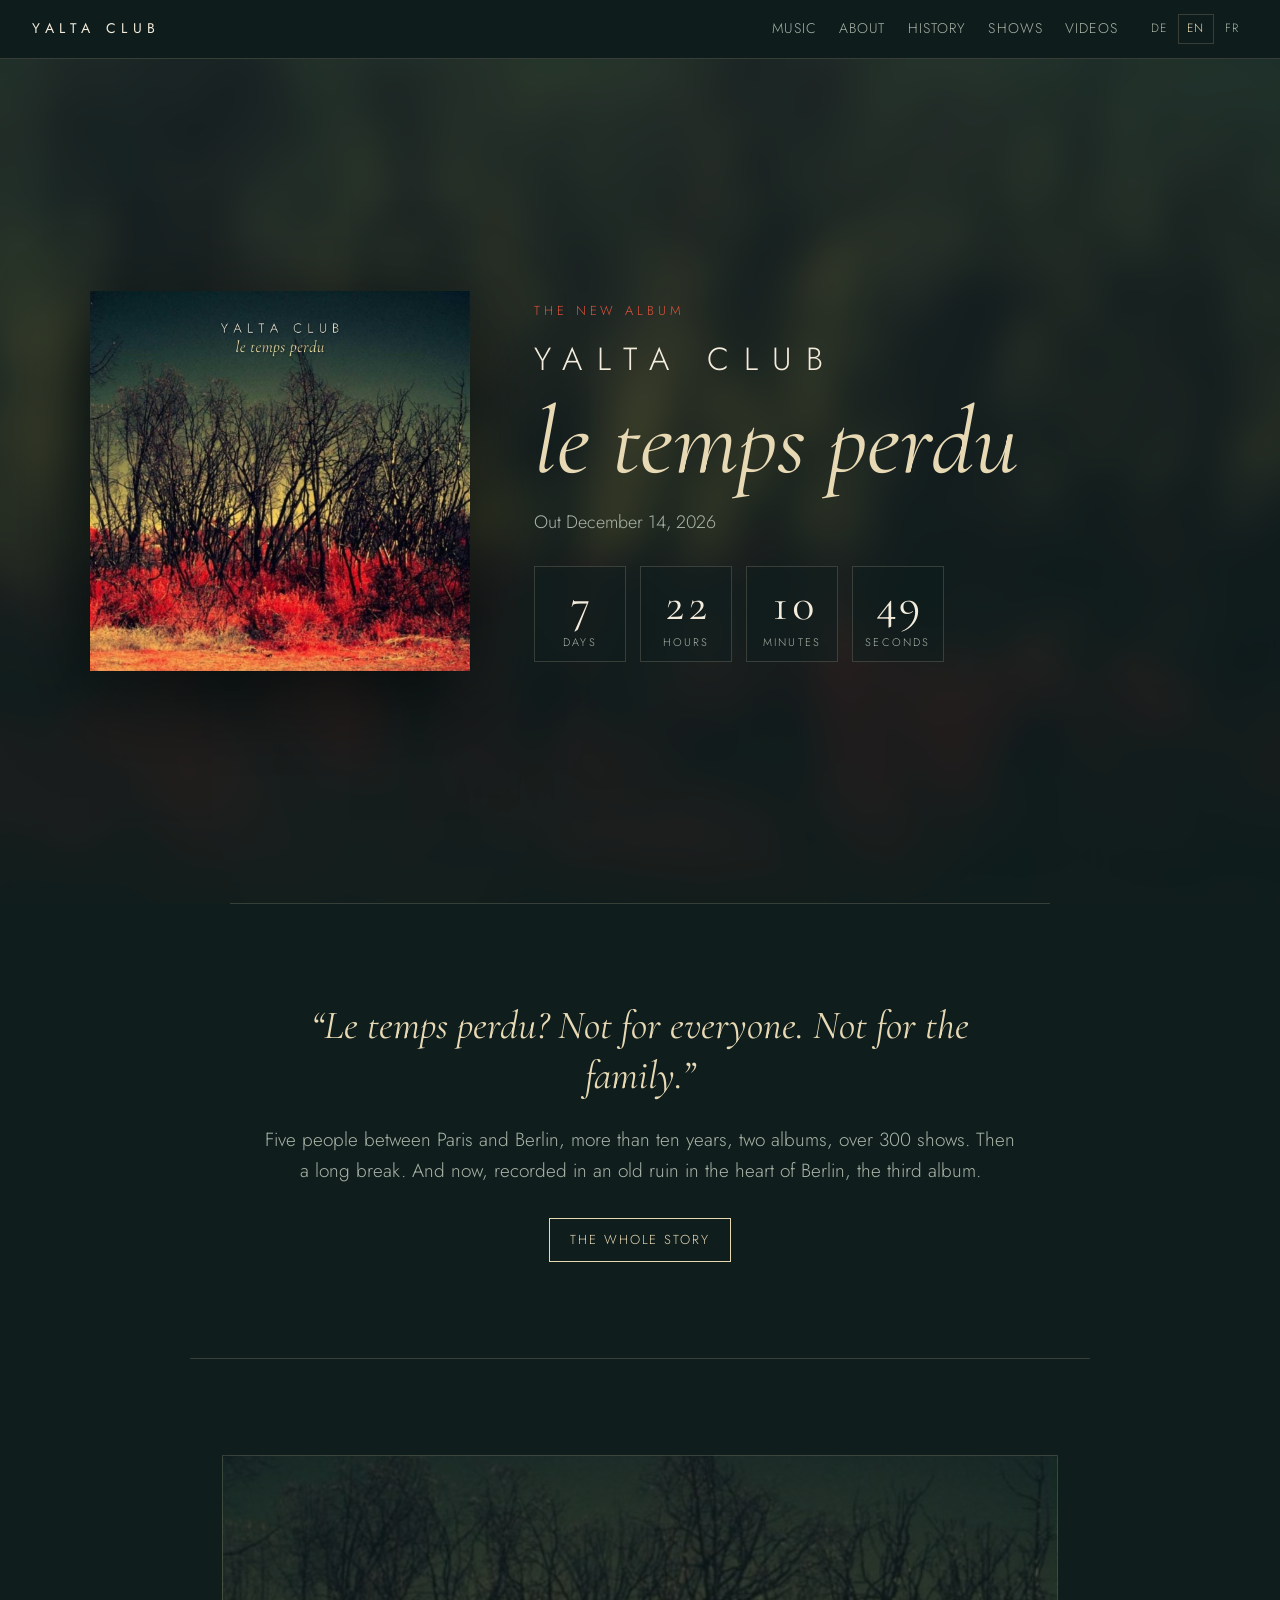
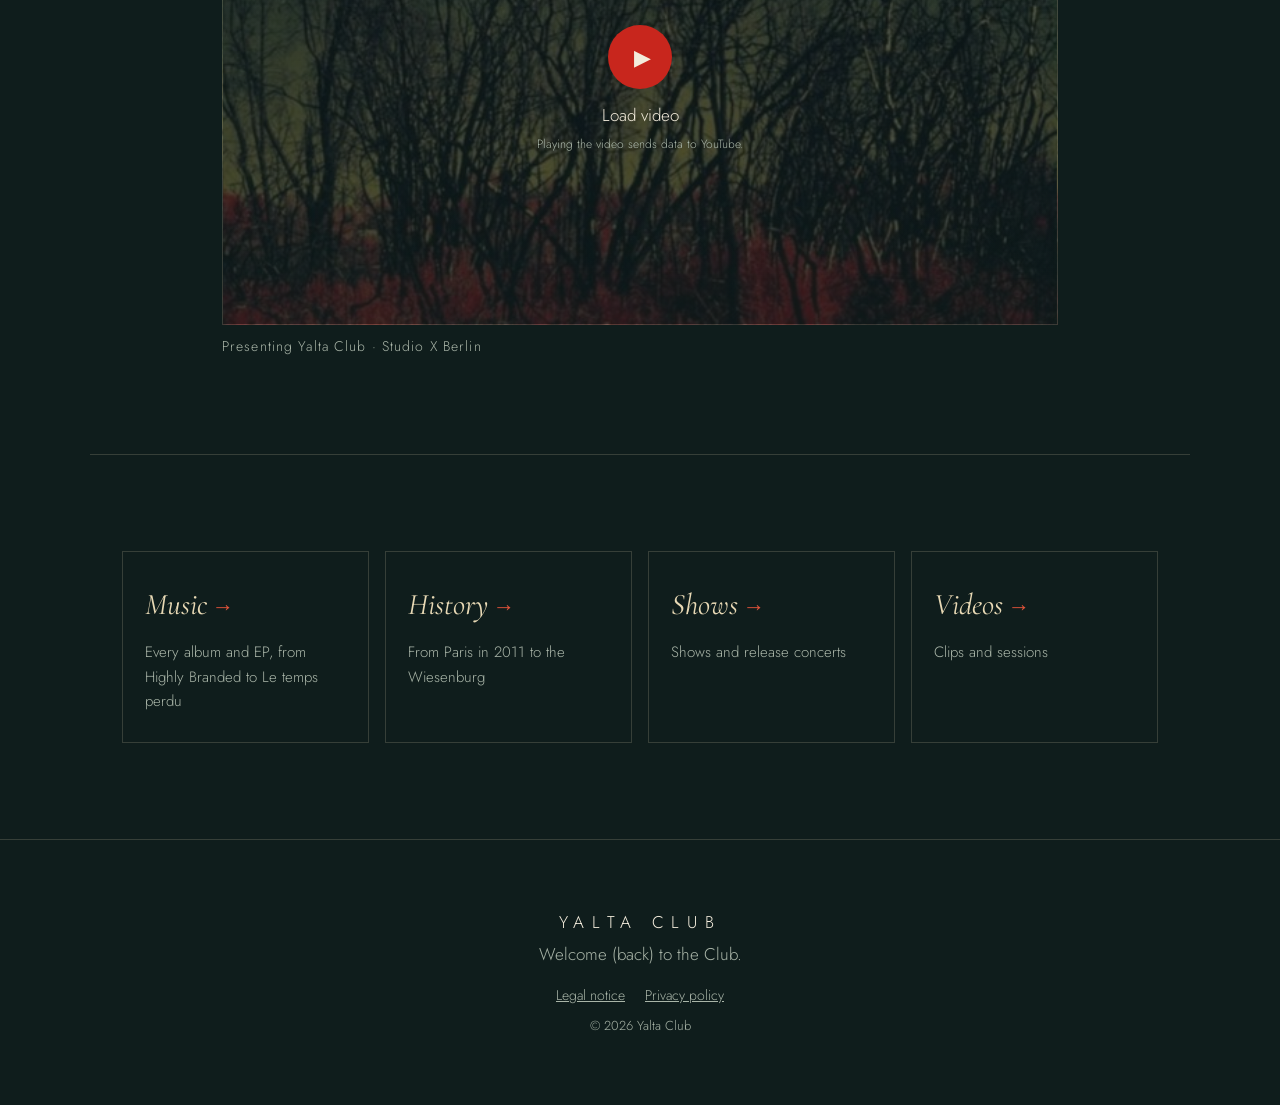
==== commit d0f12689: "Add Presenting Yalta Club video to home page and lead the videos page with it Co-Authored-By: Claude" ====
--- a/index.html
+++ b/index.html
@@ -42,6 +42,17 @@
     <a class="btn" href="ueber-uns.html" data-nav data-i18n="home.more"></a>
   </section>
 
+  <section class="section home-video">
+    <figure class="video" data-yt="6mRu1vypNZs">
+      <button type="button" class="video-consent">
+        <span class="play" aria-hidden="true">▶</span>
+        <span data-i18n="videos.load"></span>
+        <small data-i18n="videos.note"></small>
+      </button>
+      <figcaption>Presenting Yalta Club · Studio X Berlin</figcaption>
+    </figure>
+  </section>
+
   <section class="section teasers">
     <a class="teaser" href="musik.html" data-nav>
       <span class="teaser-label" data-i18n="nav.music"></span>
--- a/styles.css
+++ b/styles.css
@@ -398,6 +398,8 @@
 .teaser-text { color: var(--muted); font-size: 15px; }
 .members .btn { margin-top: 20px; }
 
+.home-video { max-width: 900px; }
+
 /* Rechtliches */
 .footer-links { margin: 16px 0 8px !important; display: flex; gap: 20px; justify-content: center; }
 .footer-links a { color: var(--muted); font-size: 14px; }
@@ -414,6 +416,51 @@
 .legal p { margin: 0 0 12px; }
 .legal-note { font-style: italic; color: var(--muted); }
 .todo { background: rgba(200, 38, 29, 0.25); color: var(--paper); padding: 0 4px; }
+
+/* Releases mit Hörproben */
+.record img { width: 100%; aspect-ratio: 1; object-fit: cover; background: var(--forest); }
+.record { grid-template-columns: 160px 1fr; align-items: start; scroll-margin-top: 90px; }
+.record--new { grid-template-columns: 200px 1fr; }
+.record-actions { display: flex; flex-wrap: wrap; gap: 10px; margin-top: 14px; align-items: center; }
+.record-actions .btn { font: inherit; font-size: 12px; letter-spacing: 0.15em; text-transform: uppercase; background: none; cursor: pointer; padding: 8px 16px; }
+.embed-consent--inline { border-color: var(--ember) !important; color: var(--paper) !important; background: var(--ember) !important; }
+.embed-consent--inline:hover { background: var(--ember-soft) !important; }
+.btn--spotify { border-color: #1db954; color: #1db954; }
+.btn--spotify:hover { background: #1db954; color: var(--night); }
+.record-note { font-size: 12px; color: var(--muted); margin-top: 8px !important; }
+iframe.embed { width: 100%; border: 0; border-radius: 12px; margin-top: 14px; display: block; }
+.jukebox { margin-top: 8px; }
+.embed-consent--jukebox {
+  width: 100%;
+  min-height: 300px;
+  font: inherit;
+  color: var(--paper);
+  cursor: pointer;
+  display: flex;
+  flex-direction: column;
+  align-items: center;
+  justify-content: center;
+  gap: 6px;
+  border: 1px solid var(--line);
+  background:
+    linear-gradient(rgba(15,29,28,0.7), rgba(15,29,28,0.85)),
+    url("assets/le-temps-perdu-600.jpg") center / cover;
+}
+.embed-consent--jukebox .play {
+  width: 64px; height: 64px; border-radius: 50%;
+  display: grid; place-items: center;
+  background: var(--ember); font-size: 22px; padding-left: 4px; margin-bottom: 6px;
+}
+.embed-consent--jukebox small { color: var(--muted); font-size: 12px; }
+
+/* Cover in der Geschichte */
+.tl-covers { display: flex; flex-wrap: wrap; gap: 14px; margin-top: 14px; }
+.tl-cover { display: block; width: 120px; text-decoration: none; color: var(--muted); font-size: 13px; }
+.tl-cover img { width: 120px; height: 120px; object-fit: cover; box-shadow: 0 10px 30px rgba(0,0,0,0.4); transition: transform 0.2s; }
+.tl-cover:hover img { transform: translateY(-3px) rotate(-1deg); }
+.tl-cover span { display: block; margin-top: 6px; line-height: 1.3; }
+.tl-link { display: inline-block; margin-top: 10px; font-size: 13px; letter-spacing: 0.15em; text-transform: uppercase; color: var(--ember-soft); text-decoration: none; }
+.tl-link:hover { color: var(--sand); }
 
 /* Mobil */
 @media (max-width: 860px) {
@@ -430,7 +477,9 @@
   .section { padding: 64px 16px; }
   .about-grid { grid-template-columns: 1fr; gap: 32px; }
   .members { position: static; }
-  .record, .record--new { grid-template-columns: 84px 1fr; gap: 16px; padding: 14px; }
+  .record, .record--new { grid-template-columns: 96px 1fr; gap: 14px; padding: 14px; }
+  .tl-cover, .tl-cover img { width: 92px; }
+  .tl-cover img { height: 92px; }
   .record h3 { font-size: 22px; }
   .timeline::before { left: 6px; }
   .timeline li { grid-template-columns: 1fr; gap: 4px; padding-left: 32px; }
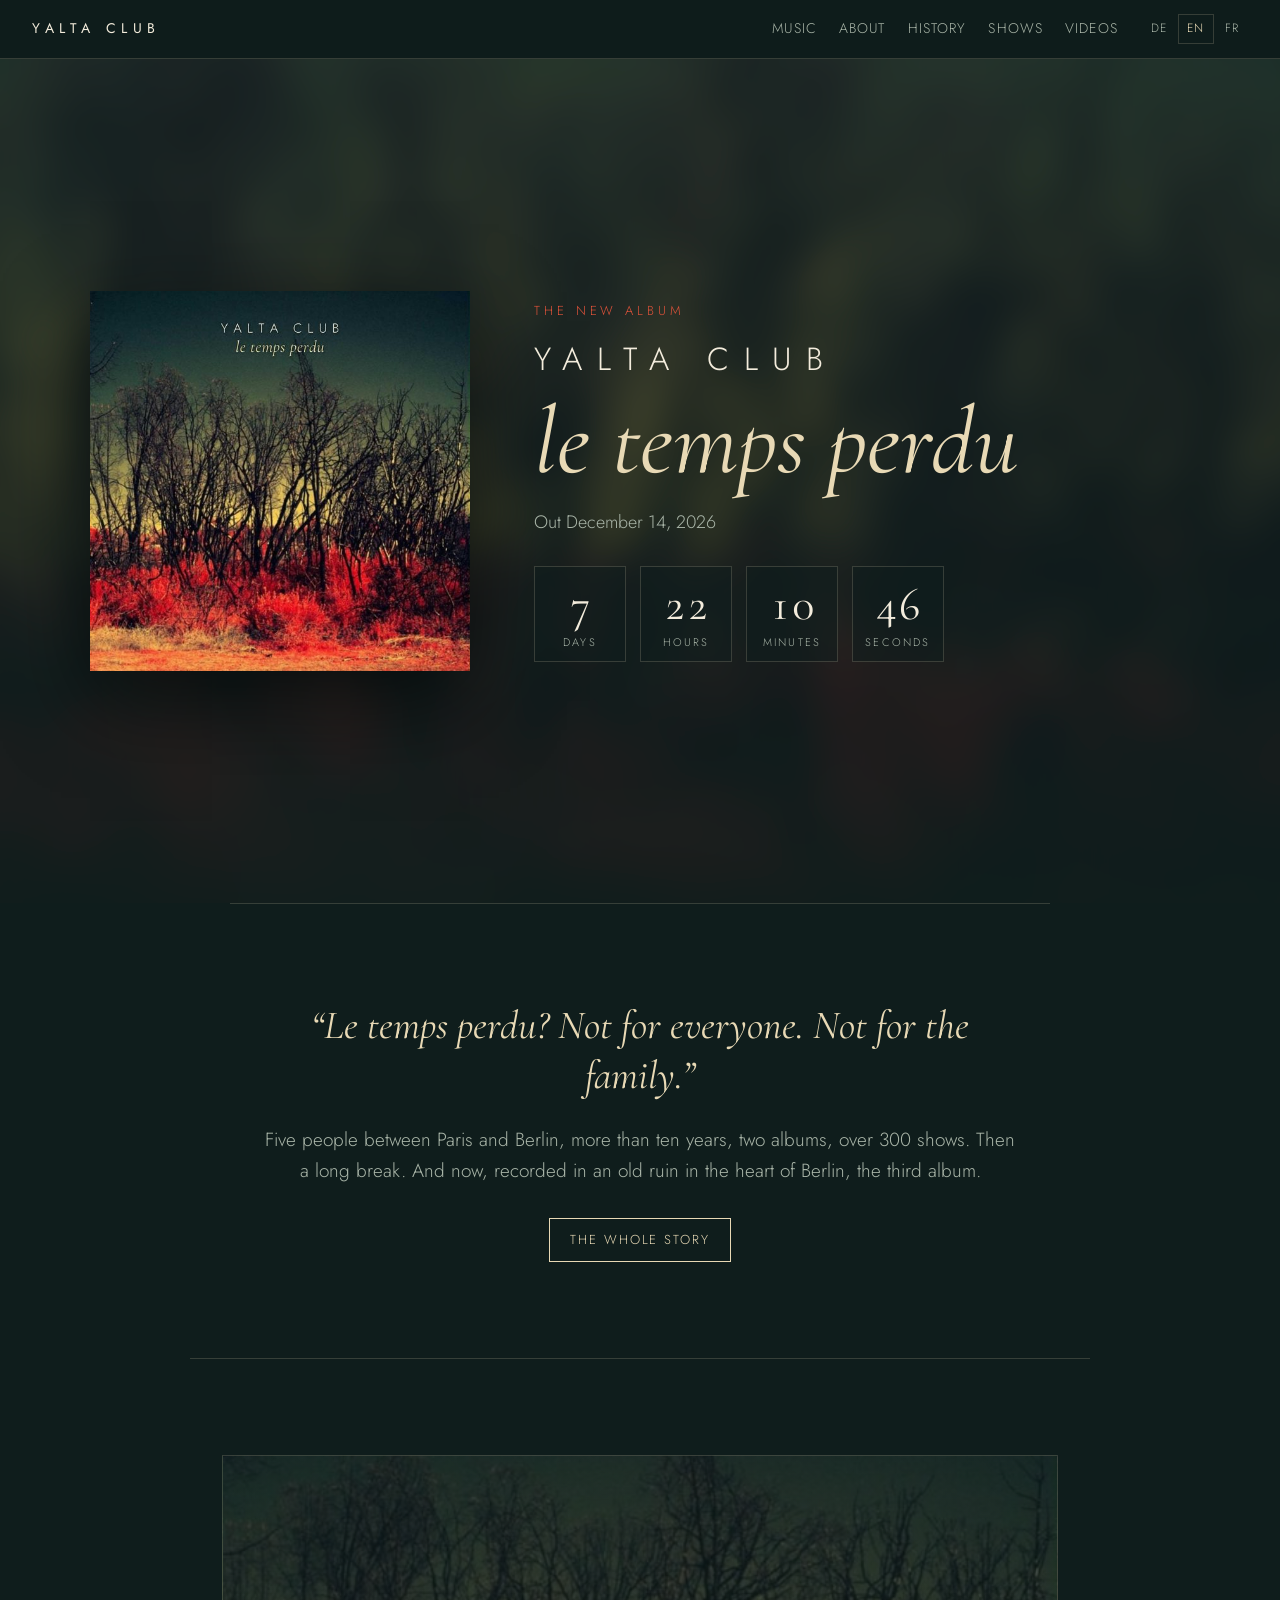
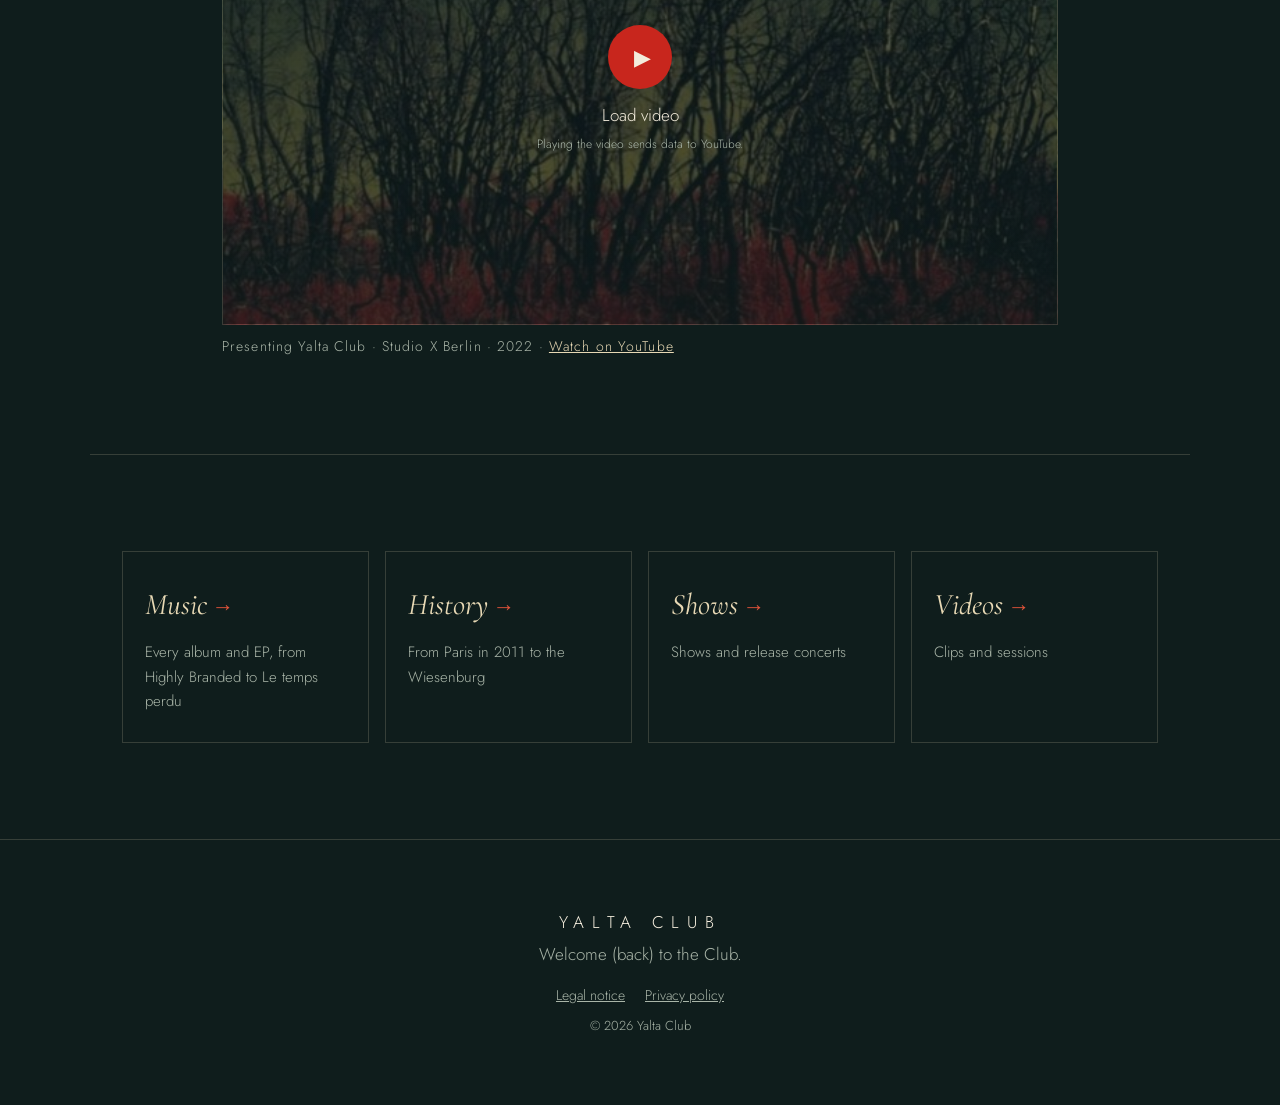
==== commit 8af018e9: "List all Yalta Club channel videos chronologically on the videos page Co-Authored-By: Claude Opus 5." ====
--- a/index.html
+++ b/index.html
@@ -49,7 +49,7 @@
         <span data-i18n="videos.load"></span>
         <small data-i18n="videos.note"></small>
       </button>
-      <figcaption>Presenting Yalta Club · Studio X Berlin</figcaption>
+      <figcaption>Presenting Yalta Club · Studio X Berlin · 2022</figcaption>
     </figure>
   </section>
 
--- a/styles.css
+++ b/styles.css
@@ -399,6 +399,9 @@
 .members .btn { margin-top: 20px; }
 
 .home-video { max-width: 900px; }
+.yt-link { color: var(--sand); }
+.video-title { font-family: var(--serif); font-style: italic; font-size: 24px; color: var(--sand); padding: 0 16px; text-align: center; }
+.video-year { color: var(--ember-soft); margin-right: 6px; }
 
 /* Rechtliches */
 .footer-links { margin: 16px 0 8px !important; display: flex; gap: 20px; justify-content: center; }
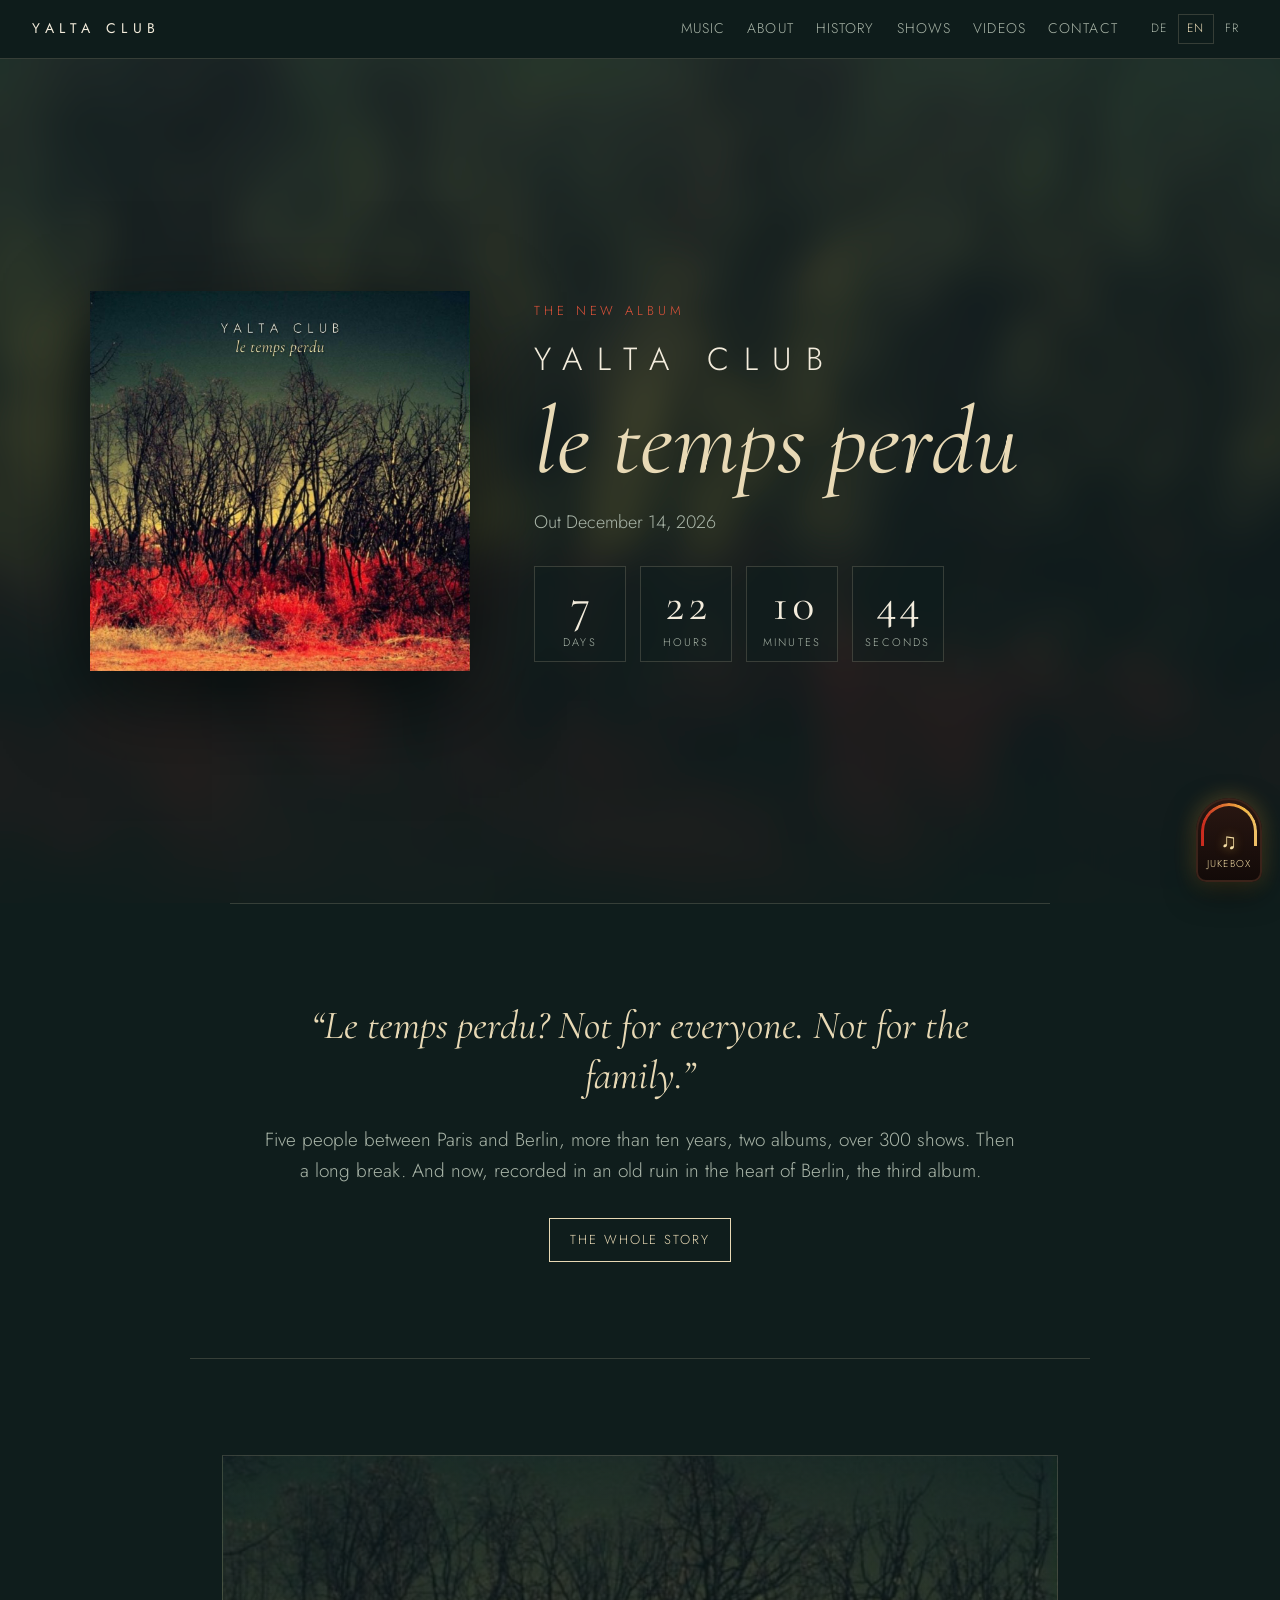
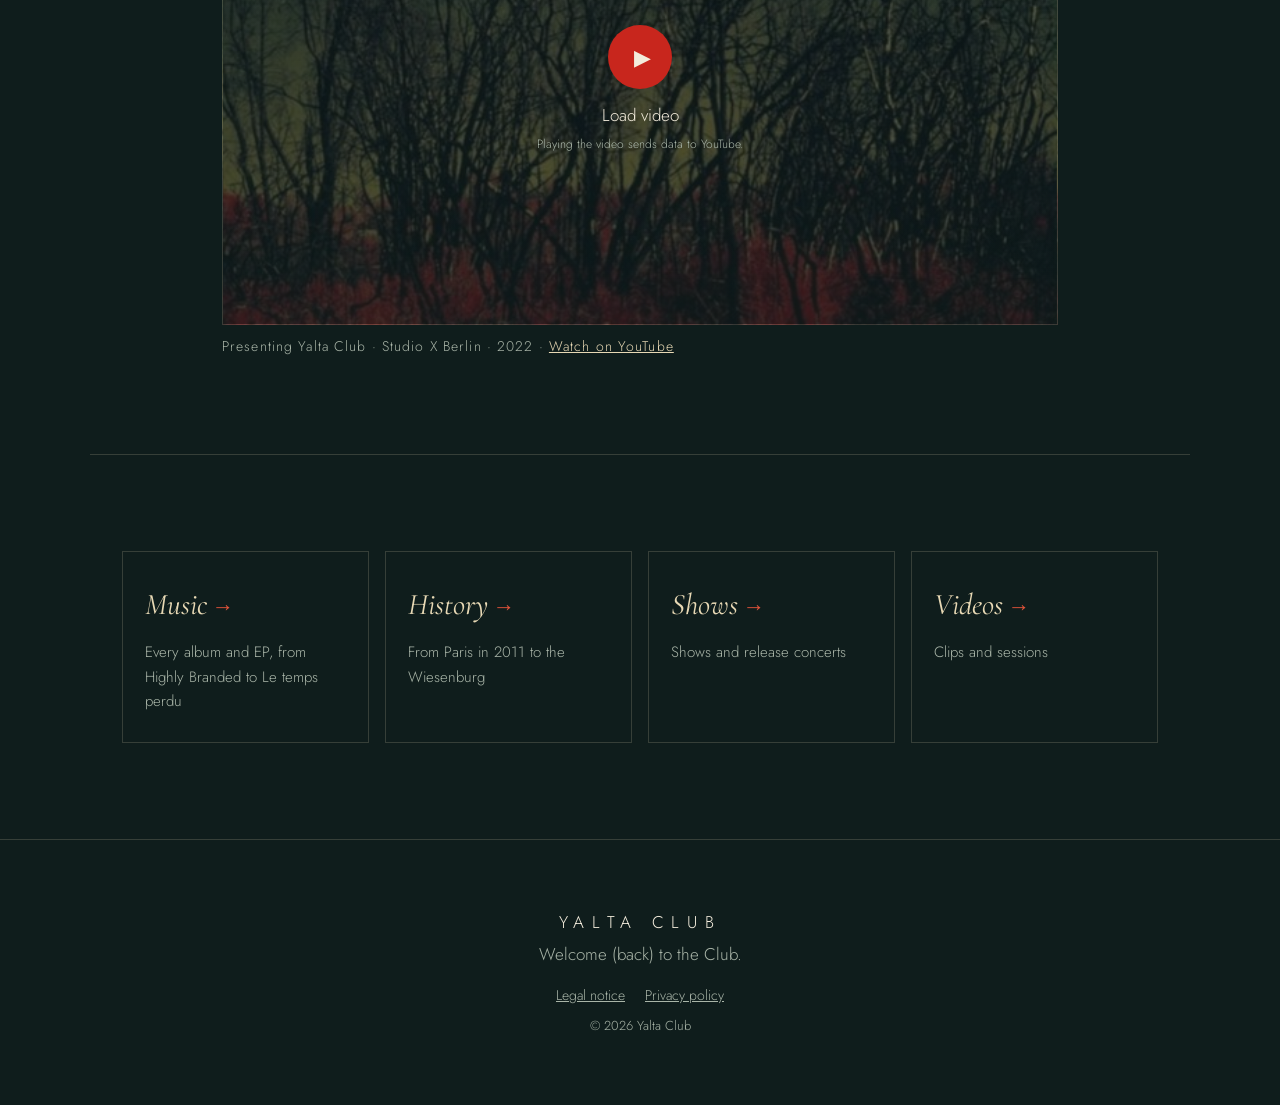
==== commit a4aa3e58: "Add interactive jukebox on every page, contact page and about video; one player at a time; drop cove" ====
--- a/index.html
+++ b/index.html
@@ -11,6 +11,7 @@
   <link rel="icon" href="assets/favicon.png">
   <link rel="stylesheet" href="fonts.css">
   <link rel="stylesheet" href="styles.css">
+  <link rel="stylesheet" href="jukebox.css">
 </head>
 <body data-page="index">
 
@@ -76,6 +77,7 @@
 <div id="site-footer"></div>
 
 <script src="i18n.js"></script>
+<script src="media.js"></script>
 <script src="script.js"></script>
 </body>
 </html>
--- a/styles.css
+++ b/styles.css
@@ -14,6 +14,7 @@
 }
 
 * { box-sizing: border-box; }
+[hidden] { display: none !important; }
 
 html { scroll-behavior: smooth; scroll-padding-top: 72px; }
 
@@ -456,14 +457,28 @@
 }
 .embed-consent--jukebox small { color: var(--muted); font-size: 12px; }
 
-/* Cover in der Geschichte */
-.tl-covers { display: flex; flex-wrap: wrap; gap: 14px; margin-top: 14px; }
-.tl-cover { display: block; width: 120px; text-decoration: none; color: var(--muted); font-size: 13px; }
-.tl-cover img { width: 120px; height: 120px; object-fit: cover; box-shadow: 0 10px 30px rgba(0,0,0,0.4); transition: transform 0.2s; }
-.tl-cover:hover img { transform: translateY(-3px) rotate(-1deg); }
-.tl-cover span { display: block; margin-top: 6px; line-height: 1.3; }
+/* Link aus der Geschichte zur Musik */
 .tl-link { display: inline-block; margin-top: 10px; font-size: 13px; letter-spacing: 0.15em; text-transform: uppercase; color: var(--ember-soft); text-decoration: none; }
 .tl-link:hover { color: var(--sand); }
+
+/* Über uns: Video oben rechts */
+.about-side { display: flex; flex-direction: column; gap: 20px; position: sticky; top: 96px; }
+.about-side .members { position: static; }
+.video--small .video-consent .play { width: 48px; height: 48px; font-size: 18px; }
+.video--small .video-consent small { display: none; }
+.video--small figcaption { font-size: 13px; }
+
+/* Spotify-Hörprobe */
+.record-body iframe { display: block; width: 100%; border: 0; border-radius: 12px; margin-top: 14px; }
+
+/* Kontakt */
+.contact-grid { display: grid; grid-template-columns: repeat(3, 1fr); gap: 18px; }
+.contact-card { padding: 24px; border: 1px solid var(--line); }
+.contact-card h2 { font-family: var(--serif); font-style: italic; font-weight: 400; font-size: 30px; color: var(--sand); margin: 0 0 10px; }
+.contact-card p { margin: 0 0 14px; }
+.contact-mail { font-size: 19px; }
+.contact-links { list-style: none; padding: 0; margin: 0; }
+.contact-links li { padding: 6px 0; border-bottom: 1px solid var(--line); }
 
 /* Mobil */
 @media (max-width: 860px) {
@@ -480,9 +495,9 @@
   .section { padding: 64px 16px; }
   .about-grid { grid-template-columns: 1fr; gap: 32px; }
   .members { position: static; }
+  .about-side { position: static; }
+  .contact-grid { grid-template-columns: 1fr; }
   .record, .record--new { grid-template-columns: 96px 1fr; gap: 14px; padding: 14px; }
-  .tl-cover, .tl-cover img { width: 92px; }
-  .tl-cover img { height: 92px; }
   .record h3 { font-size: 22px; }
   .timeline::before { left: 6px; }
   .timeline li { grid-template-columns: 1fr; gap: 4px; padding-left: 32px; }
--- a/jukebox.css
+++ b/jukebox.css
@@ -0,0 +1,234 @@
+/* Jukebox – Retro-Musikbox in den Farben des Albumcovers */
+.jb-page { min-height: 100vh; display: flex; align-items: flex-start; justify-content: center; }
+.jb-wrap { width: 100%; max-width: 440px; padding: 20px 14px 12px; margin: 0 auto; }
+
+.jb-machine {
+  position: relative;
+  padding: 0 18px 18px;
+  border-radius: 210px 210px 22px 22px;
+  background:
+    radial-gradient(120% 60% at 50% 0%, rgba(232, 217, 181, 0.10), transparent 60%),
+    linear-gradient(180deg, #2a1712 0%, #1a0f0c 55%, #120a08 100%);
+  box-shadow:
+    inset 0 0 0 3px #3b231a,
+    inset 0 0 0 7px #120a08,
+    0 30px 80px rgba(0, 0, 0, 0.6),
+    0 0 60px rgba(200, 38, 29, 0.18);
+}
+
+/* Leuchtröhren im Bogen */
+.jb-arch { position: relative; text-align: center; padding: 70px 20px 34px; margin: 0 -8px 14px; }
+.jb-tubes {
+  position: absolute;
+  inset: 10px 10px 0 10px;
+  border-radius: 200px 200px 0 0;
+  padding: 7px;
+  background: linear-gradient(90deg, var(--ember), #f2b544, var(--sand), #f2b544, var(--ember));
+  background-size: 300% 100%;
+  -webkit-mask: linear-gradient(#000 0 0) content-box, linear-gradient(#000 0 0);
+  -webkit-mask-composite: xor;
+  mask: linear-gradient(#000 0 0) content-box exclude, linear-gradient(#000 0 0);
+  filter: drop-shadow(0 0 8px rgba(242, 181, 68, 0.7));
+  animation: jb-glow 6s linear infinite;
+  opacity: 0.85;
+}
+.jb-on .jb-tubes { animation-duration: 2.5s; opacity: 1; }
+@keyframes jb-glow { to { background-position: 300% 0; } }
+
+.jb-brand {
+  margin: 0;
+  font-size: 13px;
+  letter-spacing: 0.5em;
+  text-transform: uppercase;
+  color: var(--paper);
+}
+.jb-name {
+  margin: 0;
+  font-family: var(--serif);
+  font-style: italic;
+  font-size: 54px;
+  line-height: 1.05;
+  color: #f6dfa6;
+  text-shadow: 0 0 18px rgba(242, 181, 68, 0.55), 0 0 2px #fff3cf;
+}
+
+/* Fenster mit Schallplatte */
+.jb-window {
+  display: flex;
+  align-items: center;
+  gap: 16px;
+  padding: 14px;
+  border-radius: 14px;
+  background: linear-gradient(180deg, #0c1615, #12201e);
+  box-shadow: inset 0 2px 12px rgba(0, 0, 0, 0.8), 0 0 0 2px #3b231a;
+}
+.jb-record {
+  flex: none;
+  width: 104px;
+  height: 104px;
+  border-radius: 50%;
+  display: grid;
+  place-items: center;
+  background:
+    radial-gradient(circle, transparent 0 30%, rgba(255,255,255,0.06) 31%, transparent 32%),
+    repeating-radial-gradient(circle, #111 0 2px, #1c1c1c 2px 3px);
+  box-shadow: 0 6px 18px rgba(0, 0, 0, 0.7);
+}
+.jb-record img { width: 44%; height: 44%; border-radius: 50%; object-fit: cover; }
+.jb-record.is-spinning { animation: jb-spin 3s linear infinite; }
+@keyframes jb-spin { to { transform: rotate(360deg); } }
+.jb-now { min-width: 0; }
+.jb-now-label { margin: 0; font-size: 11px; letter-spacing: 0.25em; text-transform: uppercase; color: var(--ember-soft); }
+.jb-now-title { margin: 4px 0 0; font-family: var(--serif); font-size: 21px; line-height: 1.2; color: var(--paper); }
+
+/* Titelkarten */
+.jb-cards {
+  list-style: none;
+  margin: 16px 0 0;
+  padding: 10px;
+  display: grid;
+  grid-template-columns: 1fr 1fr;
+  gap: 6px;
+  border-radius: 10px;
+  background: #e8d9b5;
+  box-shadow: inset 0 0 0 2px #b79c63, 0 0 0 3px #3b231a;
+}
+.jb-card {
+  width: 100%;
+  display: grid;
+  grid-template-columns: auto 1fr;
+  grid-template-rows: auto auto;
+  column-gap: 8px;
+  align-items: center;
+  text-align: left;
+  padding: 7px 8px;
+  border: 1px solid #c9b07a;
+  border-radius: 4px;
+  background: #f6ecd2;
+  color: #2a1712;
+  font: inherit;
+  cursor: pointer;
+  transition: background 0.15s, transform 0.1s;
+}
+.jb-card:hover { background: #fff6df; }
+.jb-card:active { transform: scale(0.98); }
+.jb-card.is-active { background: var(--ember); border-color: var(--ember); color: #fff; }
+.jb-code {
+  grid-row: span 2;
+  font-weight: 500;
+  font-size: 13px;
+  padding: 3px 5px;
+  border-radius: 3px;
+  background: #2a1712;
+  color: #f6dfa6;
+}
+.jb-card.is-active .jb-code { background: #fff; color: var(--ember); }
+.jb-title { font-family: var(--serif); font-size: 16px; line-height: 1.1; overflow: hidden; text-overflow: ellipsis; white-space: nowrap; }
+.jb-year { font-size: 11px; opacity: 0.7; }
+
+/* Tasten */
+.jb-controls { display: flex; justify-content: center; gap: 14px; margin: 18px 0 14px; }
+.jb-key {
+  width: 52px;
+  height: 52px;
+  border-radius: 50%;
+  border: 0;
+  font-size: 18px;
+  color: #2a1712;
+  cursor: pointer;
+  background: radial-gradient(circle at 35% 30%, #fff6df, #d9c08a 60%, #a8874e);
+  box-shadow: 0 4px 0 #6b5230, 0 6px 14px rgba(0, 0, 0, 0.5);
+  transition: transform 0.08s, box-shadow 0.08s;
+}
+.jb-key:active { transform: translateY(3px); box-shadow: 0 1px 0 #6b5230, 0 2px 6px rgba(0, 0, 0, 0.5); }
+.jb-key--big {
+  width: 66px;
+  height: 66px;
+  font-size: 24px;
+  color: #fff;
+  background: radial-gradient(circle at 35% 30%, #ff7a5c, var(--ember) 60%, #7d140f);
+  box-shadow: 0 4px 0 #5a0e0a, 0 6px 18px rgba(200, 38, 29, 0.6);
+}
+
+/* Lautsprechergitter mit Münzschlitz und Player */
+.jb-grille {
+  border-radius: 12px;
+  padding: 14px;
+  background:
+    repeating-linear-gradient(90deg, rgba(0,0,0,0.55) 0 3px, transparent 3px 9px),
+    linear-gradient(180deg, #3b231a, #22140f);
+  box-shadow: inset 0 0 0 2px #120a08;
+}
+.jb-coin { text-align: center; }
+.jb-coin-btn {
+  display: inline-flex;
+  align-items: center;
+  gap: 10px;
+  padding: 10px 18px;
+  border-radius: 999px;
+  border: 1px solid #f2b544;
+  background: rgba(18, 10, 8, 0.85);
+  color: #f6dfa6;
+  font: inherit;
+  font-size: 14px;
+  letter-spacing: 0.08em;
+  cursor: pointer;
+  box-shadow: 0 0 16px rgba(242, 181, 68, 0.35);
+}
+.jb-coin-btn:hover { background: #2a1712; }
+.jb-slot { width: 4px; height: 22px; border-radius: 2px; background: #000; box-shadow: 0 0 0 2px #b79c63; }
+.jb-coin small { display: block; margin-top: 8px; font-size: 11px; color: var(--muted); background: rgba(18,10,8,0.7); padding: 2px 6px; border-radius: 4px; }
+.jb-player iframe { display: block; width: 100%; border: 0; border-radius: 10px; }
+
+.jb-footer { text-align: center; font-size: 12px; margin: 10px 0 0; }
+.jb-footer a { color: var(--muted); }
+
+/* Eingebettet auf der Musik-Seite */
+.jukebox-frame { display: block; width: 100%; max-width: 460px; height: 900px; margin: 8px auto 0; border: 0; }
+
+/* Jukebox-Knopf auf jeder Seite */
+.jb-fab {
+  position: fixed;
+  right: 18px;
+  bottom: 18px;
+  z-index: 20;
+  display: flex;
+  flex-direction: column;
+  align-items: center;
+  justify-content: flex-end;
+  width: 66px;
+  height: 84px;
+  padding: 0 0 10px;
+  border: 0;
+  border-radius: 33px 33px 10px 10px;
+  cursor: pointer;
+  color: #f6dfa6;
+  font: inherit;
+  font-size: 10px;
+  letter-spacing: 0.12em;
+  text-transform: uppercase;
+  background: linear-gradient(180deg, #2a1712, #120a08);
+  box-shadow: inset 0 0 0 2px #3b231a, 0 10px 30px rgba(0, 0, 0, 0.55), 0 0 22px rgba(242, 181, 68, 0.35);
+  transition: transform 0.15s;
+}
+.jb-fab:hover { transform: translateY(-3px); }
+.jb-fab::before {
+  content: "";
+  position: absolute;
+  inset: 5px 5px auto 5px;
+  height: 40px;
+  border-radius: 30px 30px 0 0;
+  border: 3px solid transparent;
+  border-bottom: 0;
+  background: linear-gradient(90deg, var(--ember), #f2b544, var(--sand), #f2b544, var(--ember)) border-box;
+  background-size: 300% 100%;
+  -webkit-mask: linear-gradient(#000 0 0) padding-box, linear-gradient(#000 0 0);
+  -webkit-mask-composite: xor;
+  mask: linear-gradient(#000 0 0) padding-box exclude, linear-gradient(#000 0 0);
+  animation: jb-glow 6s linear infinite;
+}
+.jb-fab .jb-fab-note { font-size: 22px; line-height: 1; margin-bottom: 4px; text-shadow: 0 0 10px rgba(242, 181, 68, 0.8); }
+
+@media (prefers-reduced-motion: reduce) {
+  .jb-tubes, .jb-fab::before, .jb-record.is-spinning { animation: none; }
+}
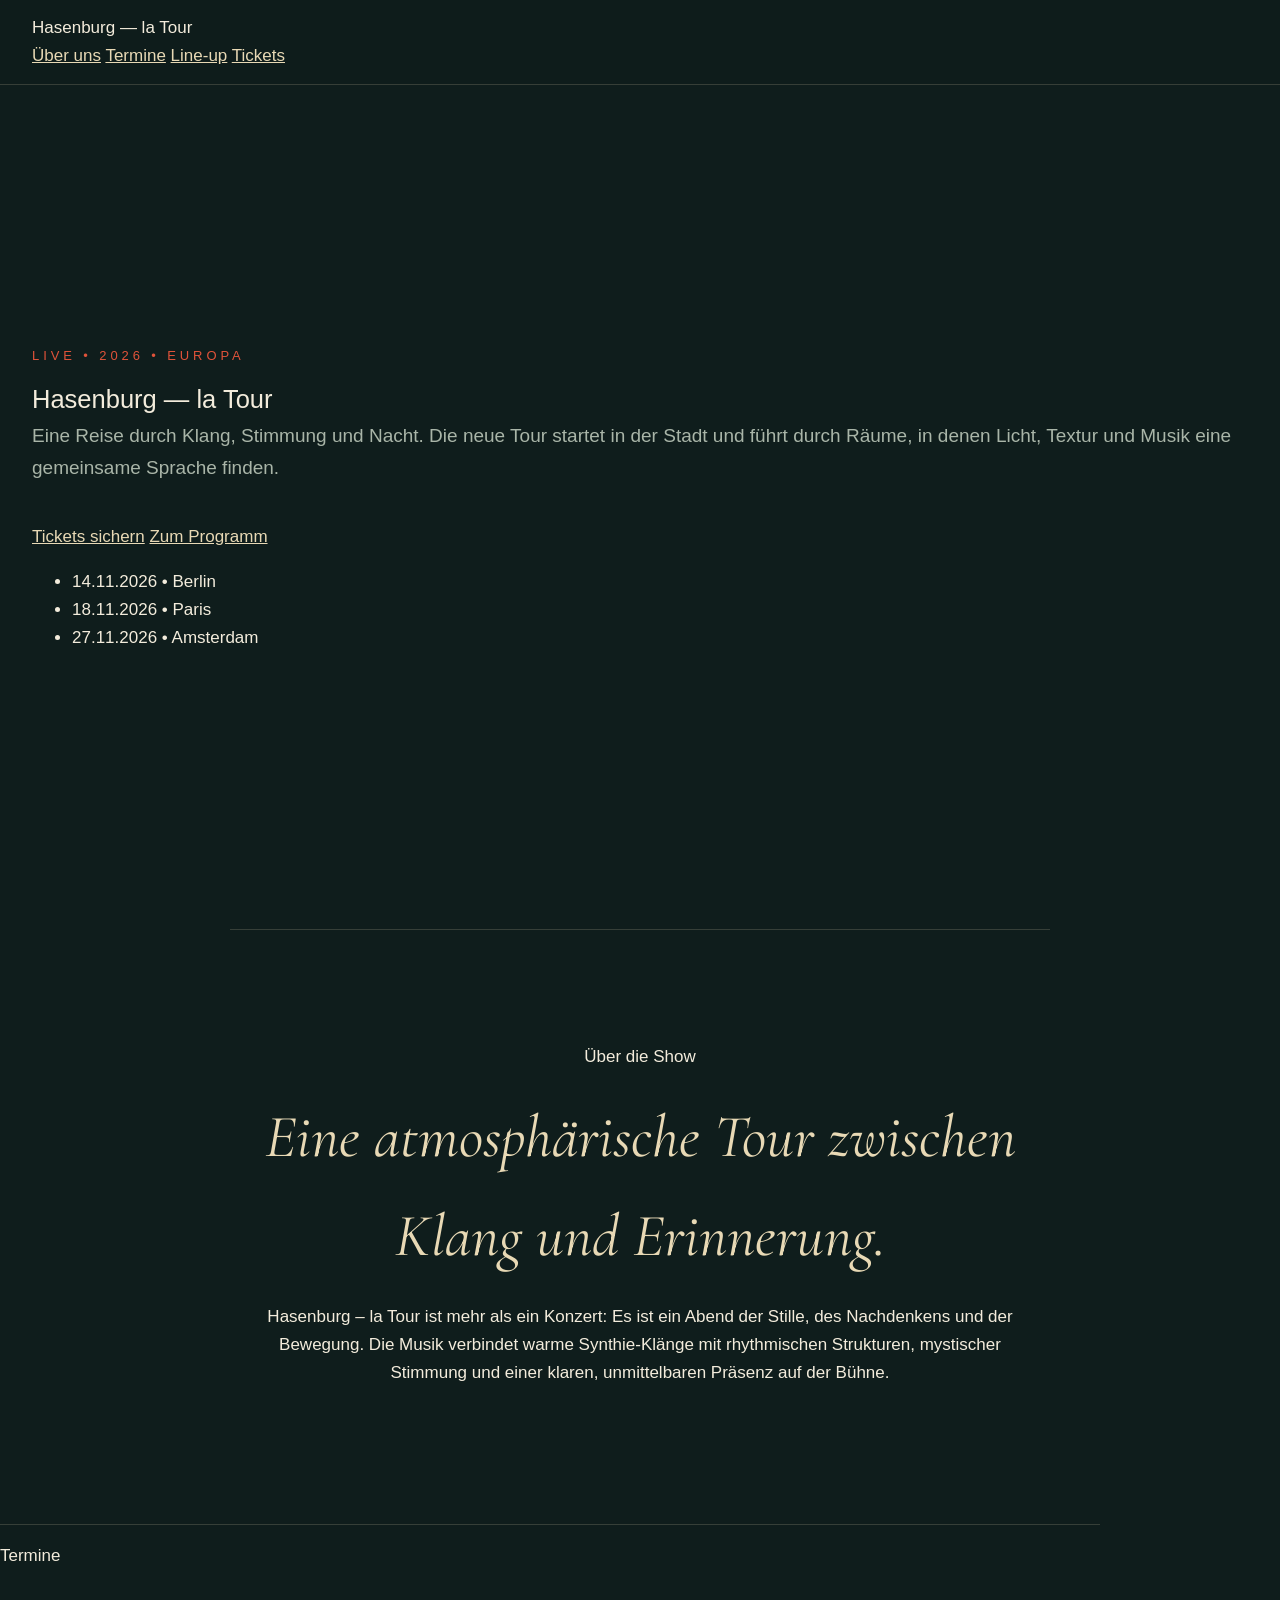
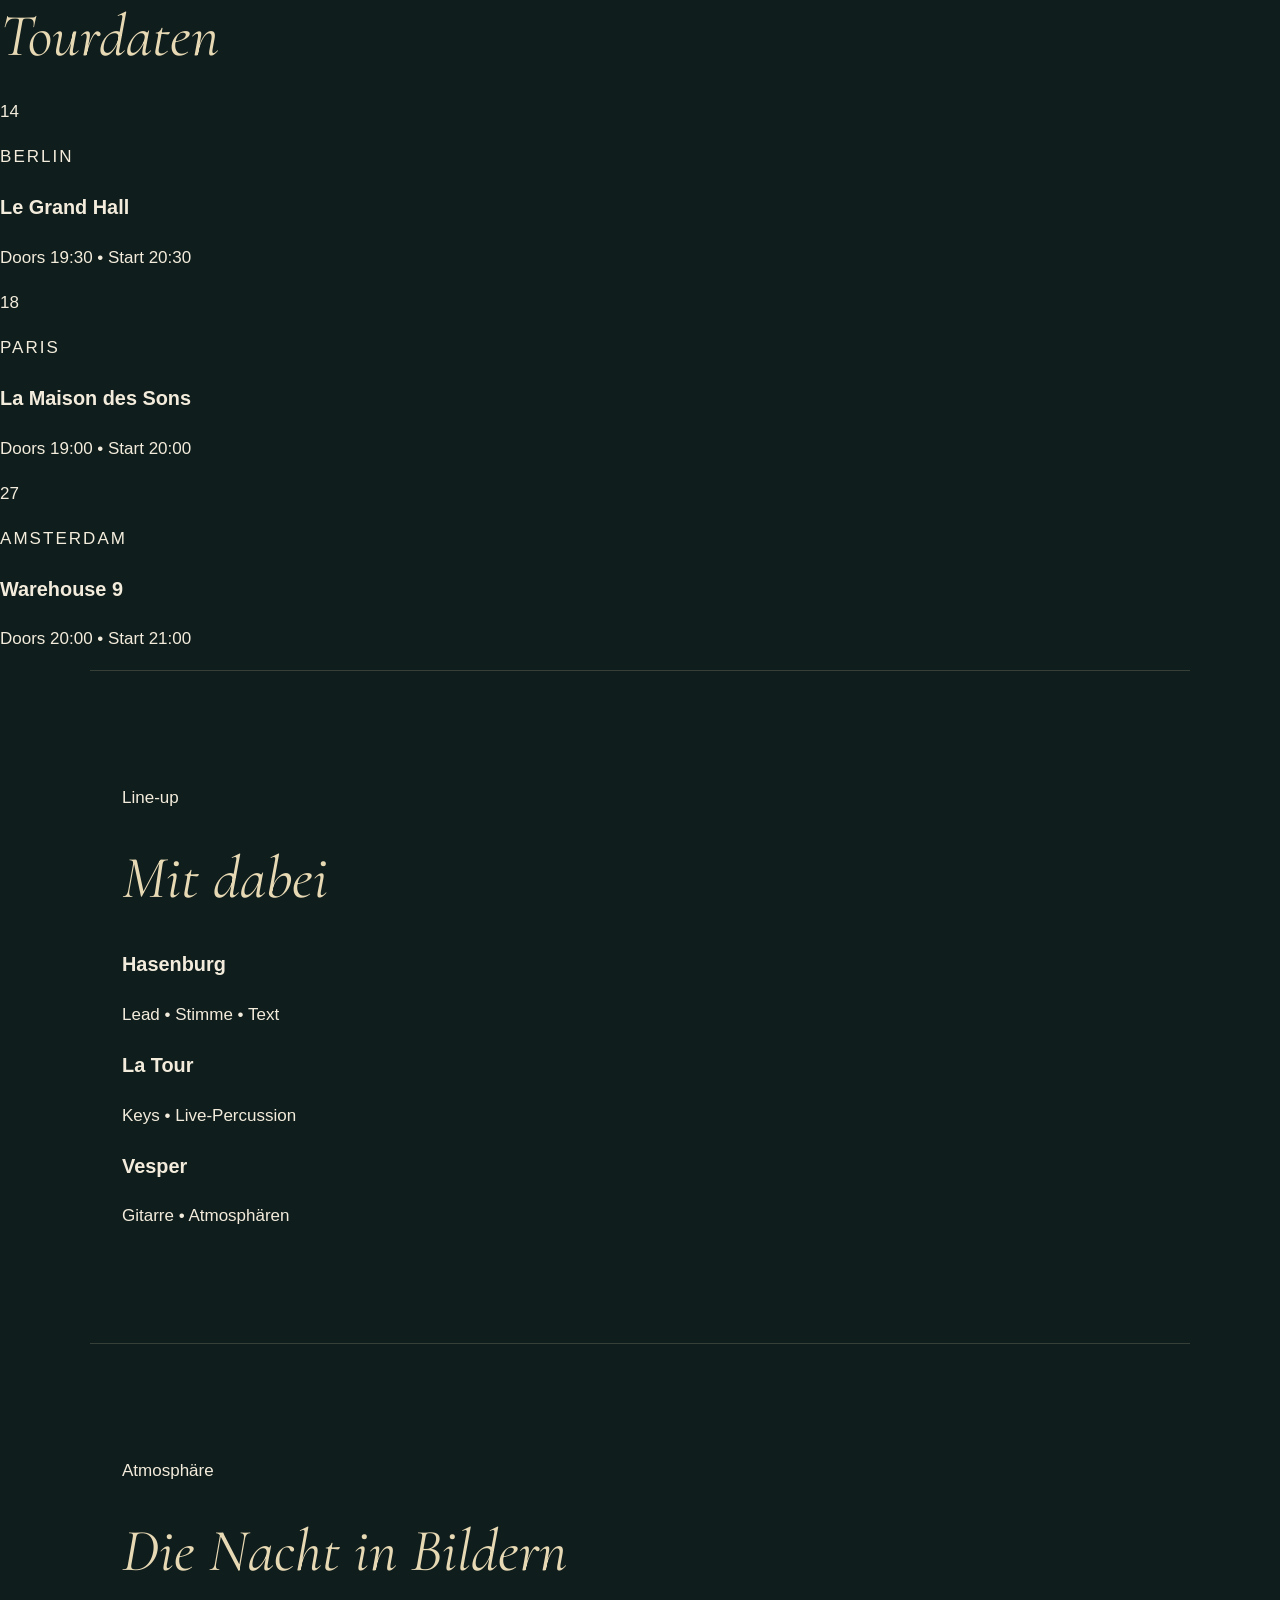
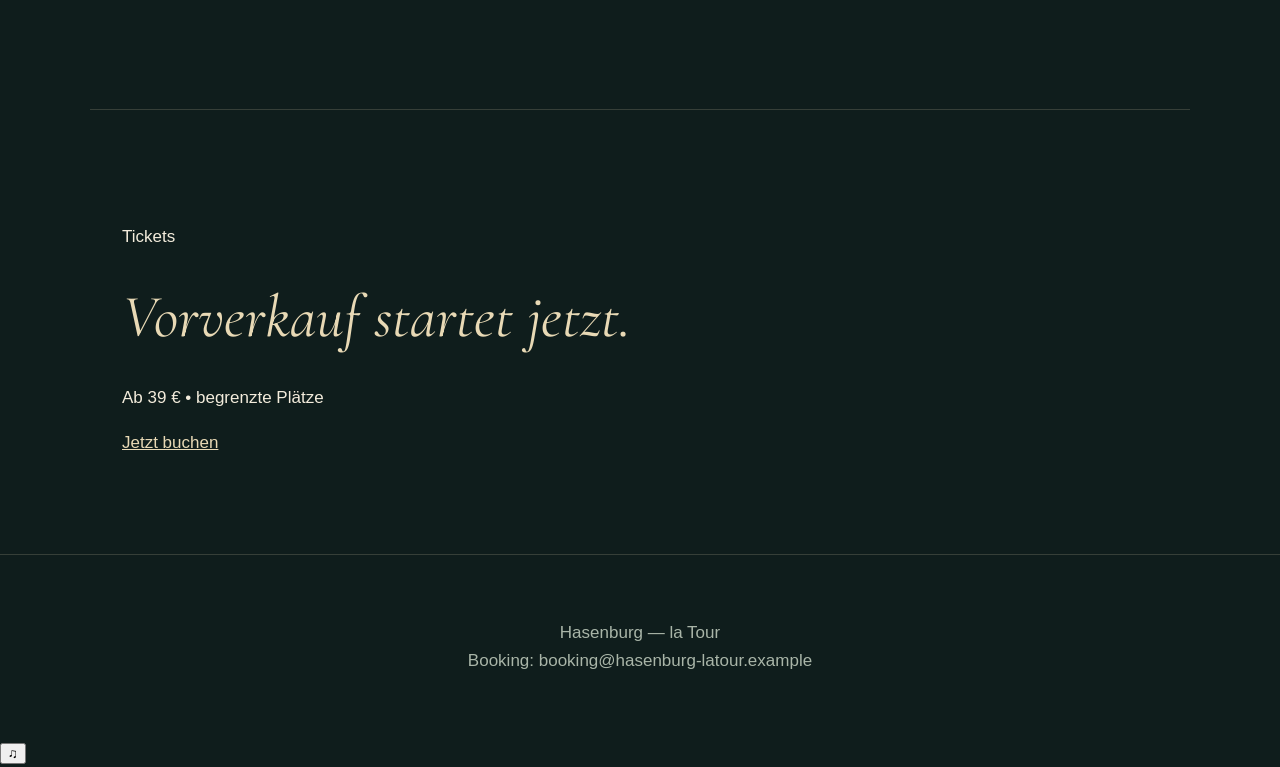
==== commit 75aa77fe: "Create a standalone landing page for Hasenburg — la Tour with a modern design and tour content." ====
--- a/index.html
+++ b/index.html
@@ -1,83 +1,165 @@
-<!doctype html>
+<!DOCTYPE html>
 <html lang="de">
-<head>
-  <meta charset="utf-8">
-  <meta name="viewport" content="width=device-width, initial-scale=1">
-  <title>Yalta Club – Le temps perdu</title>
-  <meta name="description" content="Yalta Club – Indie-Pop zwischen Paris und Berlin. Das dritte Album „Le temps perdu“ erscheint am 14.12.2026.">
-  <meta property="og:title" content="Yalta Club – Le temps perdu">
-  <meta property="og:description" content="Le temps perdu – 14.12.2026">
-  <meta property="og:image" content="assets/le-temps-perdu.jpg">
-  <link rel="icon" href="assets/favicon.png">
-  <link rel="stylesheet" href="fonts.css">
-  <link rel="stylesheet" href="styles.css">
-  <link rel="stylesheet" href="jukebox.css">
-</head>
-<body data-page="index">
+  <head>
+    <meta charset="UTF-8" />
+    <meta name="viewport" content="width=device-width, initial-scale=1.0" />
+    <meta
+      name="description"
+      content="Hasenburg — la Tour. Eine besondere Tourseite mit Programm, Terminen und Tickets."
+    />
+    <title>Hasenburg — la Tour</title>
+    <link rel="preconnect" href="https://fonts.googleapis.com" />
+    <link rel="preconnect" href="https://fonts.gstatic.com" crossorigin />
+    <link
+      href="https://fonts.googleapis.com/css2?family=Cormorant+Garamond:wght@500;600;700&family=Inter:wght@400;500;600;700&display=swap"
+      rel="stylesheet"
+    />
+    <link rel="stylesheet" href="styles.css" />
+  </head>
+  <body>
+    <header class="site-header">
+      <div class="container nav-wrap">
+        <div class="brand">Hasenburg <span>— la Tour</span></div>
+        <nav class="main-nav" aria-label="Hauptnavigation">
+          <a href="#about">Über uns</a>
+          <a href="#dates">Termine</a>
+          <a href="#lineup">Line-up</a>
+          <a href="#tickets">Tickets</a>
+        </nav>
+      </div>
+    </header>
 
-<div id="site-header"></div>
+    <main>
+      <section class="hero">
+        <div class="hero-overlay"></div>
+        <div class="container hero-content">
+          <p class="eyebrow">Live • 2026 • Europa</p>
+          <h1>Hasenburg <span>— la Tour</span></h1>
+          <p class="lead">
+            Eine Reise durch Klang, Stimmung und Nacht. Die neue Tour startet in
+            der Stadt und führt durch Räume, in denen Licht, Textur und Musik
+            eine gemeinsame Sprache finden.
+          </p>
+          <div class="hero-actions">
+            <a class="button primary" href="#tickets">Tickets sichern</a>
+            <a class="button secondary" href="#dates">Zum Programm</a>
+          </div>
+          <ul class="hero-meta" aria-label="Wichtige Informationen">
+            <li>14.11.2026 • Berlin</li>
+            <li>18.11.2026 • Paris</li>
+            <li>27.11.2026 • Amsterdam</li>
+          </ul>
+        </div>
+      </section>
 
-<main>
-  <section class="hero">
-    <div class="hero-bg" aria-hidden="true"></div>
-    <div class="hero-inner">
-      <img class="hero-cover" src="assets/le-temps-perdu-600.jpg" srcset="assets/le-temps-perdu-600.jpg 600w, assets/le-temps-perdu.jpg 1200w" sizes="(max-width: 700px) 70vw, 380px" alt="Albumcover: Yalta Club – Le temps perdu" data-i18n-alt="hero.coverAlt">
-      <div class="hero-text">
-        <p class="eyebrow" data-i18n="hero.eyebrow">Das neue Album</p>
-        <h1><span class="band">Yalta Club</span><span class="album">le temps perdu</span></h1>
-        <p class="release" data-i18n="hero.release">Erscheint am 14. Dezember 2026</p>
-        <div class="countdown" id="countdown" aria-live="polite">
-          <div><span id="cd-days">--</span><small data-i18n="cd.days">Tage</small></div>
-          <div><span id="cd-hours">--</span><small data-i18n="cd.hours">Stunden</small></div>
-          <div><span id="cd-minutes">--</span><small data-i18n="cd.minutes">Minuten</small></div>
-          <div><span id="cd-seconds">--</span><small data-i18n="cd.seconds">Sekunden</small></div>
+      <section id="about" class="section intro">
+        <div class="container two-col">
+          <div>
+            <p class="section-kicker">Über die Show</p>
+            <h2>Eine atmosphärische Tour zwischen Klang und Erinnerung.</h2>
+          </div>
+          <div>
+            <p>
+              Hasenburg – la Tour ist mehr als ein Konzert: Es ist ein Abend der
+              Stille, des Nachdenkens und der Bewegung. Die Musik verbindet
+              warme Synthie-Klänge mit rhythmischen Strukturen, mystischer
+              Stimmung und einer klaren, unmittelbaren Präsenz auf der Bühne.
+            </p>
+          </div>
         </div>
-        <p class="released" id="released" hidden data-i18n="cd.released">Jetzt erhältlich. Willkommen (wieder) im Club.</p>
+      </section>
+
+      <section id="dates" class="section dates">
+        <div class="container">
+          <p class="section-kicker">Termine</p>
+          <h2>Tourdaten</h2>
+          <div class="card-grid">
+            <article class="date-card">
+              <div class="date-box">14</div>
+              <div>
+                <p class="city">Berlin</p>
+                <h3>Le Grand Hall</h3>
+                <p>Doors 19:30 • Start 20:30</p>
+              </div>
+            </article>
+            <article class="date-card">
+              <div class="date-box">18</div>
+              <div>
+                <p class="city">Paris</p>
+                <h3>La Maison des Sons</h3>
+                <p>Doors 19:00 • Start 20:00</p>
+              </div>
+            </article>
+            <article class="date-card">
+              <div class="date-box">27</div>
+              <div>
+                <p class="city">Amsterdam</p>
+                <h3>Warehouse 9</h3>
+                <p>Doors 20:00 • Start 21:00</p>
+              </div>
+            </article>
+          </div>
+        </div>
+      </section>
+
+      <section id="lineup" class="section lineup">
+        <div class="container">
+          <p class="section-kicker">Line-up</p>
+          <h2>Mit dabei</h2>
+          <div class="lineup-grid">
+            <article class="artist-card">
+              <div class="portrait portrait-one" aria-hidden="true"></div>
+              <h3>Hasenburg</h3>
+              <p>Lead • Stimme • Text</p>
+            </article>
+            <article class="artist-card">
+              <div class="portrait portrait-two" aria-hidden="true"></div>
+              <h3>La Tour</h3>
+              <p>Keys • Live-Percussion</p>
+            </article>
+            <article class="artist-card">
+              <div class="portrait portrait-three" aria-hidden="true"></div>
+              <h3>Vesper</h3>
+              <p>Gitarre • Atmosphären</p>
+            </article>
+          </div>
+        </div>
+      </section>
+
+      <section class="section gallery">
+        <div class="container">
+          <p class="section-kicker">Atmosphäre</p>
+          <h2>Die Nacht in Bildern</h2>
+          <div class="gallery-grid" aria-label="Bildgalerie">
+            <div class="photo photo-one"></div>
+            <div class="photo photo-two"></div>
+            <div class="photo photo-three"></div>
+            <div class="photo photo-four"></div>
+          </div>
+        </div>
+      </section>
+
+      <section id="tickets" class="section tickets">
+        <div class="container ticket-box">
+          <div>
+            <p class="section-kicker">Tickets</p>
+            <h2>Vorverkauf startet jetzt.</h2>
+          </div>
+          <div class="ticket-actions">
+            <p>Ab 39 € • begrenzte Plätze</p>
+            <a class="button primary" href="mailto:booking@hasenburg-latour.example">Jetzt buchen</a>
+          </div>
+        </div>
+      </section>
+    </main>
+
+    <footer class="site-footer">
+      <div class="container footer-inner">
+        <div>Hasenburg — la Tour</div>
+        <div>Booking: booking@hasenburg-latour.example</div>
       </div>
-    </div>
-  </section>
+    </footer>
 
-  <section class="section intro">
-    <p class="intro-quote" data-i18n="home.quote"></p>
-    <p class="intro-text" data-i18n="home.intro"></p>
-    <a class="btn" href="ueber-uns.html" data-nav data-i18n="home.more"></a>
-  </section>
-
-  <section class="section home-video">
-    <figure class="video" data-yt="6mRu1vypNZs">
-      <button type="button" class="video-consent">
-        <span class="play" aria-hidden="true">▶</span>
-        <span data-i18n="videos.load"></span>
-        <small data-i18n="videos.note"></small>
-      </button>
-      <figcaption>Presenting Yalta Club · Studio X Berlin · 2022</figcaption>
-    </figure>
-  </section>
-
-  <section class="section teasers">
-    <a class="teaser" href="musik.html" data-nav>
-      <span class="teaser-label" data-i18n="nav.music"></span>
-      <span class="teaser-text" data-i18n="home.tMusic"></span>
-    </a>
-    <a class="teaser" href="geschichte.html" data-nav>
-      <span class="teaser-label" data-i18n="nav.history"></span>
-      <span class="teaser-text" data-i18n="home.tHistory"></span>
-    </a>
-    <a class="teaser" href="termine.html" data-nav>
-      <span class="teaser-label" data-i18n="nav.dates"></span>
-      <span class="teaser-text" data-i18n="home.tDates"></span>
-    </a>
-    <a class="teaser" href="videos.html" data-nav>
-      <span class="teaser-label" data-i18n="nav.videos"></span>
-      <span class="teaser-text" data-i18n="home.tVideos"></span>
-    </a>
-  </section>
-</main>
-
-<div id="site-footer"></div>
-
-<script src="i18n.js"></script>
-<script src="media.js"></script>
-<script src="script.js"></script>
-</body>
+    <script src="script.js"></script>
+  </body>
 </html>
